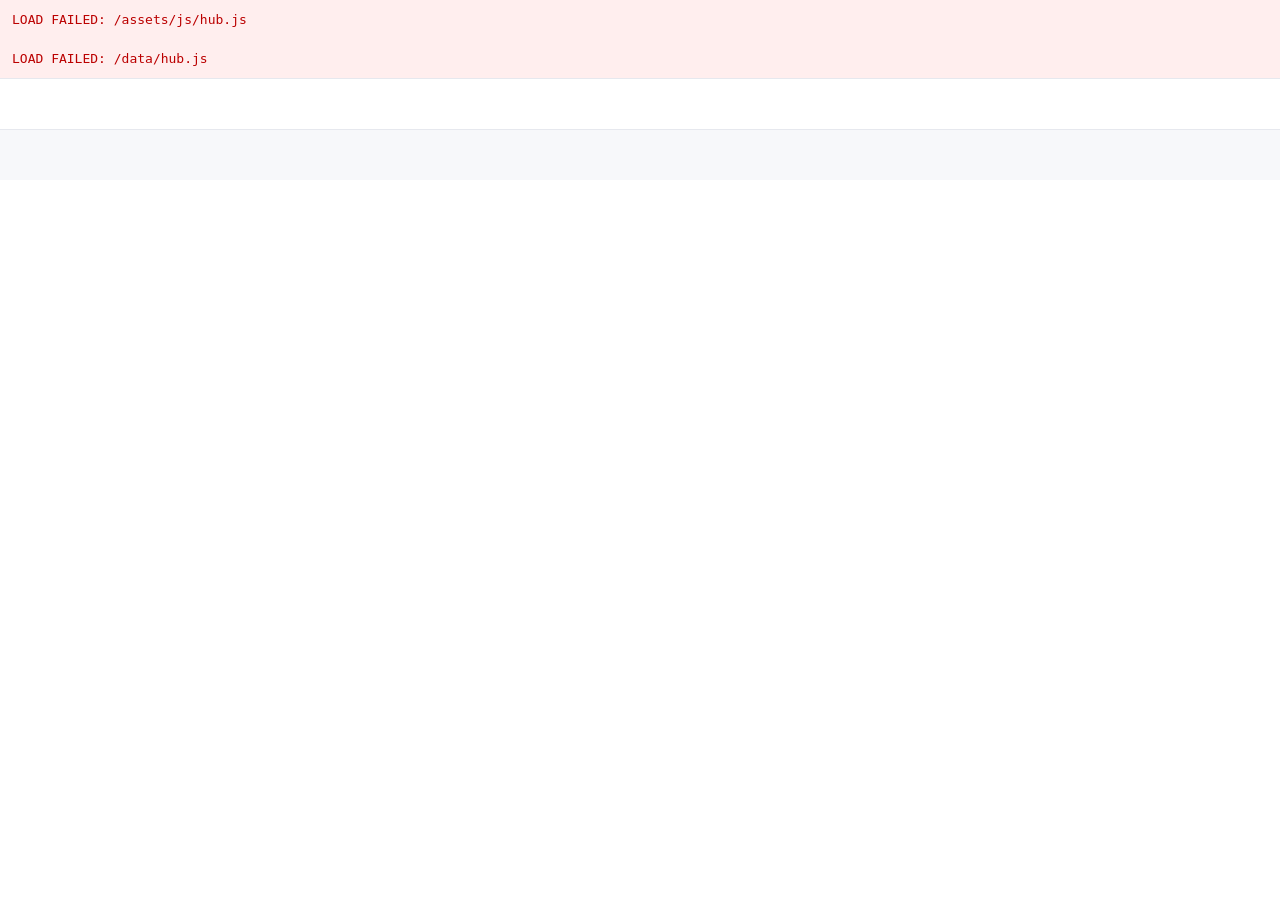
==== hub/index.html @ 3dd2f25e "Add initial HTML structure for Opportunity Hub" ====
<!DOCTYPE html>
<html lang="en">
<head>
<meta charset="UTF-8">
<meta name="viewport" content="width=device-width, initial-scale=1">
<title>Opportunity Hub | Shawon Hasnat Babu</title>
<meta name="description" content="Scholarships, study abroad guides, competitions, free courses, research and skill development resources for students.">
<link rel="preconnect" href="https://fonts.googleapis.com">
<link rel="preconnect" href="https://fonts.gstatic.com" crossorigin>
<link href="https://fonts.googleapis.com/css2?family=Hind+Siliguri:wght@400;600;700&family=Sora:wght@500;700&display=swap" rel="stylesheet">
<link rel="stylesheet" href="/assets/css/style.css">
<link rel="stylesheet" href="/assets/css/hub.css">
</head>
<body>
<script>
function showErr(t){var d=document.createElement("pre");d.style.cssText="position:relative;z-index:9999;margin:0;padding:12px;background:#fee;color:#b00;white-space:pre-wrap;font:13px monospace";d.textContent=t;document.body.insertBefore(d,document.body.firstChild);}
window.onerror=function(m,u,l){showErr("ERROR: "+m+"\n"+(u||"")+" line "+l);};
</script>
<header id="site-header"></header>
<main class="w hb" id="view"></main>
<footer id="site-footer"></footer>
<script src="/data/hub.js" onerror="showErr('LOAD FAILED: /data/hub.js')"></script>
<script src="/assets/js/hub.js" onerror="showErr('LOAD FAILED: /assets/js/hub.js')"></script>
</body>
</html>
---- assets/css/style.css ----
.avatar{height:auto}
:root{--bg:#FFFFFF;--surface:#F7F8FA;--card:#FFFFFF;--ink:#171B26;--muted:#586072;--line:#E6E8EE;--p:#D7263D;--p2:#1F2937;--on:#FFFFFF;--c0:#D7263D;--c1:#C2410C;--c2:#A4161A;--c3:#475569;color-scheme:light}
@media (prefers-color-scheme:dark){:root:not([data-theme="light"]){--bg:#04060C;--surface:#0A0F1C;--card:#0E1526;--ink:#E7EDFB;--muted:#8F9BB8;--line:#1A2542;--p:#3B82F6;--p2:#9DB7E8;--on:#04060C;--c0:#3B82F6;--c1:#38BDF8;--c2:#818CF8;--c3:#94A3B8;color-scheme:dark}}
:root[data-theme="dark"]{--bg:#04060C;--surface:#0A0F1C;--card:#0E1526;--ink:#E7EDFB;--muted:#8F9BB8;--line:#1A2542;--p:#3B82F6;--p2:#9DB7E8;--on:#04060C;--c0:#3B82F6;--c1:#38BDF8;--c2:#818CF8;--c3:#94A3B8;color-scheme:dark}
*{box-sizing:border-box}
html{scroll-behavior:smooth;scroll-padding-top:90px}
body{margin:0;background:var(--bg);color:var(--ink);font-family:"Hind Siliguri","Noto Sans Bengali",system-ui,sans-serif;line-height:1.65;overflow-x:hidden}
h1,h2,h3,.sx{font-family:"Sora","Hind Siliguri",system-ui,sans-serif}
p{margin:0 0 10px;color:var(--muted)}
a{color:var(--p)}
img{max-width:100%}
.w{max-width:960px;margin:0 auto;padding:0 18px}
header{position:sticky;top:0;z-index:40;background:var(--bg);border-bottom:1px solid var(--line)}
.bar{display:flex;justify-content:space-between;align-items:center;gap:10px;padding:10px 0}
.brand{display:flex;align-items:center;gap:10px;font-weight:700;color:var(--ink);text-decoration:none}
.logo{width:34px;height:34px;border-radius:10px;background:var(--p);color:var(--on);display:grid;place-items:center;font-family:"Sora",sans-serif}
.tools{display:flex;gap:8px}
.pills{display:flex;gap:8px;overflow-x:auto;padding:0 0 10px;scrollbar-width:none}
button,.btn{font:inherit;color:var(--ink);background:var(--card);border:1px solid var(--line);border-radius:999px;padding:8px 16px;cursor:pointer;text-decoration:none;display:inline-block;white-space:nowrap}
button:focus-visible,.btn:focus-visible,.card:focus-visible,a:focus-visible{outline:3px solid var(--p);outline-offset:2px}
.pri{background:var(--p);color:var(--on);border-color:transparent;font-weight:600}
.pills button[disabled]{opacity:.55;cursor:default}
.hero{display:grid;gap:22px;padding:28px 0 8px;align-items:center}
.avatar{order:-1;width:100%;max-width:230px;aspect-ratio:3/4;object-fit:cover;object-position:top;border-radius:28px;justify-self:center;border:1px solid var(--line);box-shadow:0 24px 50px -26px rgba(0,0,0,.55);background:var(--surface)}
.hello{margin:0;color:var(--p);font-weight:600}
.hero h1{font-size:clamp(2rem,9vw,3.2rem);line-height:1.12;margin:2px 0 12px;letter-spacing:-.02em}
.tagline{font-size:1.05rem;max-width:52ch}
.cta{display:flex;gap:10px;flex-wrap:wrap;margin-top:16px}
@media (min-width:720px){.hero{grid-template-columns:1.25fr .75fr;gap:40px;padding-top:48px}.avatar{order:0;max-width:300px}}
h2{font-size:1.35rem;margin:46px 0 8px}
.pf{background:var(--surface);border:1px solid var(--line);border-top:5px solid var(--c0);border-radius:20px;padding:18px;margin-top:26px}
.pf h3{margin:0 0 4px;font-size:1.1rem}
.chips{display:flex;flex-wrap:wrap;gap:6px;margin:10px 0 14px}
.chips span{font-size:.82rem;padding:3px 10px;border-radius:999px;background:var(--card);border:1px solid var(--line);color:var(--muted)}
.stage{position:relative;height:330px;perspective:1000px;margin:10px -18px 0;touch-action:pan-y;user-select:none;cursor:grab}
.world{position:absolute;inset:0;transform-style:preserve-3d}
.orbit{position:absolute;left:50%;top:50%;width:340px;height:340px;margin:-170px 0 0 -170px;border:1.5px dashed var(--line);border-radius:50%;transform:rotateX(80deg)}
.nuc{position:absolute;left:50%;top:50%;width:58px;height:58px;margin:-29px 0 0 -29px;border-radius:50%;background:radial-gradient(circle at 35% 30%,var(--p2),var(--p));display:grid;place-items:center;color:var(--on);font:700 1.2rem "Sora",sans-serif;box-shadow:0 0 38px color-mix(in srgb,var(--p) 55%,transparent)}
.card{position:absolute;left:50%;top:50%;width:176px;height:214px;margin:-107px 0 0 -88px;background:var(--card);border:1px solid var(--line);border-radius:20px;overflow:hidden;display:flex;flex-direction:column;box-shadow:0 18px 40px -20px rgba(0,0,0,.5)}
.card i{height:96px;background:linear-gradient(145deg,var(--c),color-mix(in srgb,var(--c) 60%,#000));display:grid;place-items:center;font-style:normal;font-size:2.4rem}
.card div{padding:12px 14px}
.card strong{display:block;font-family:"Sora",sans-serif;font-size:.95rem;line-height:1.25}
.card span{font-size:.84rem;color:var(--muted)}
.ctrl{display:flex;justify-content:center;gap:10px;margin-top:6px}
.panel{margin-top:16px;background:var(--surface);border:1px solid var(--line);border-left:6px solid var(--a);border-radius:18px;padding:16px 18px}
.panel h3{margin:0;font-size:1.1rem}
.panel ul{margin:8px 0 0;padding-left:20px;color:var(--muted)}
.tag{display:inline-block;font-size:.8rem;padding:2px 10px;border-radius:999px;background:var(--a);color:var(--on);margin:8px 6px 0 0}
.go{margin-top:12px;background:var(--a);color:var(--on);border-color:transparent;font-weight:600}
footer{margin-top:50px;border-top:1px solid var(--line);background:var(--surface);padding:22px 0 28px;color:var(--muted);font-size:.92rem}
@media (prefers-reduced-motion:reduce){html{scroll-behavior:auto}}
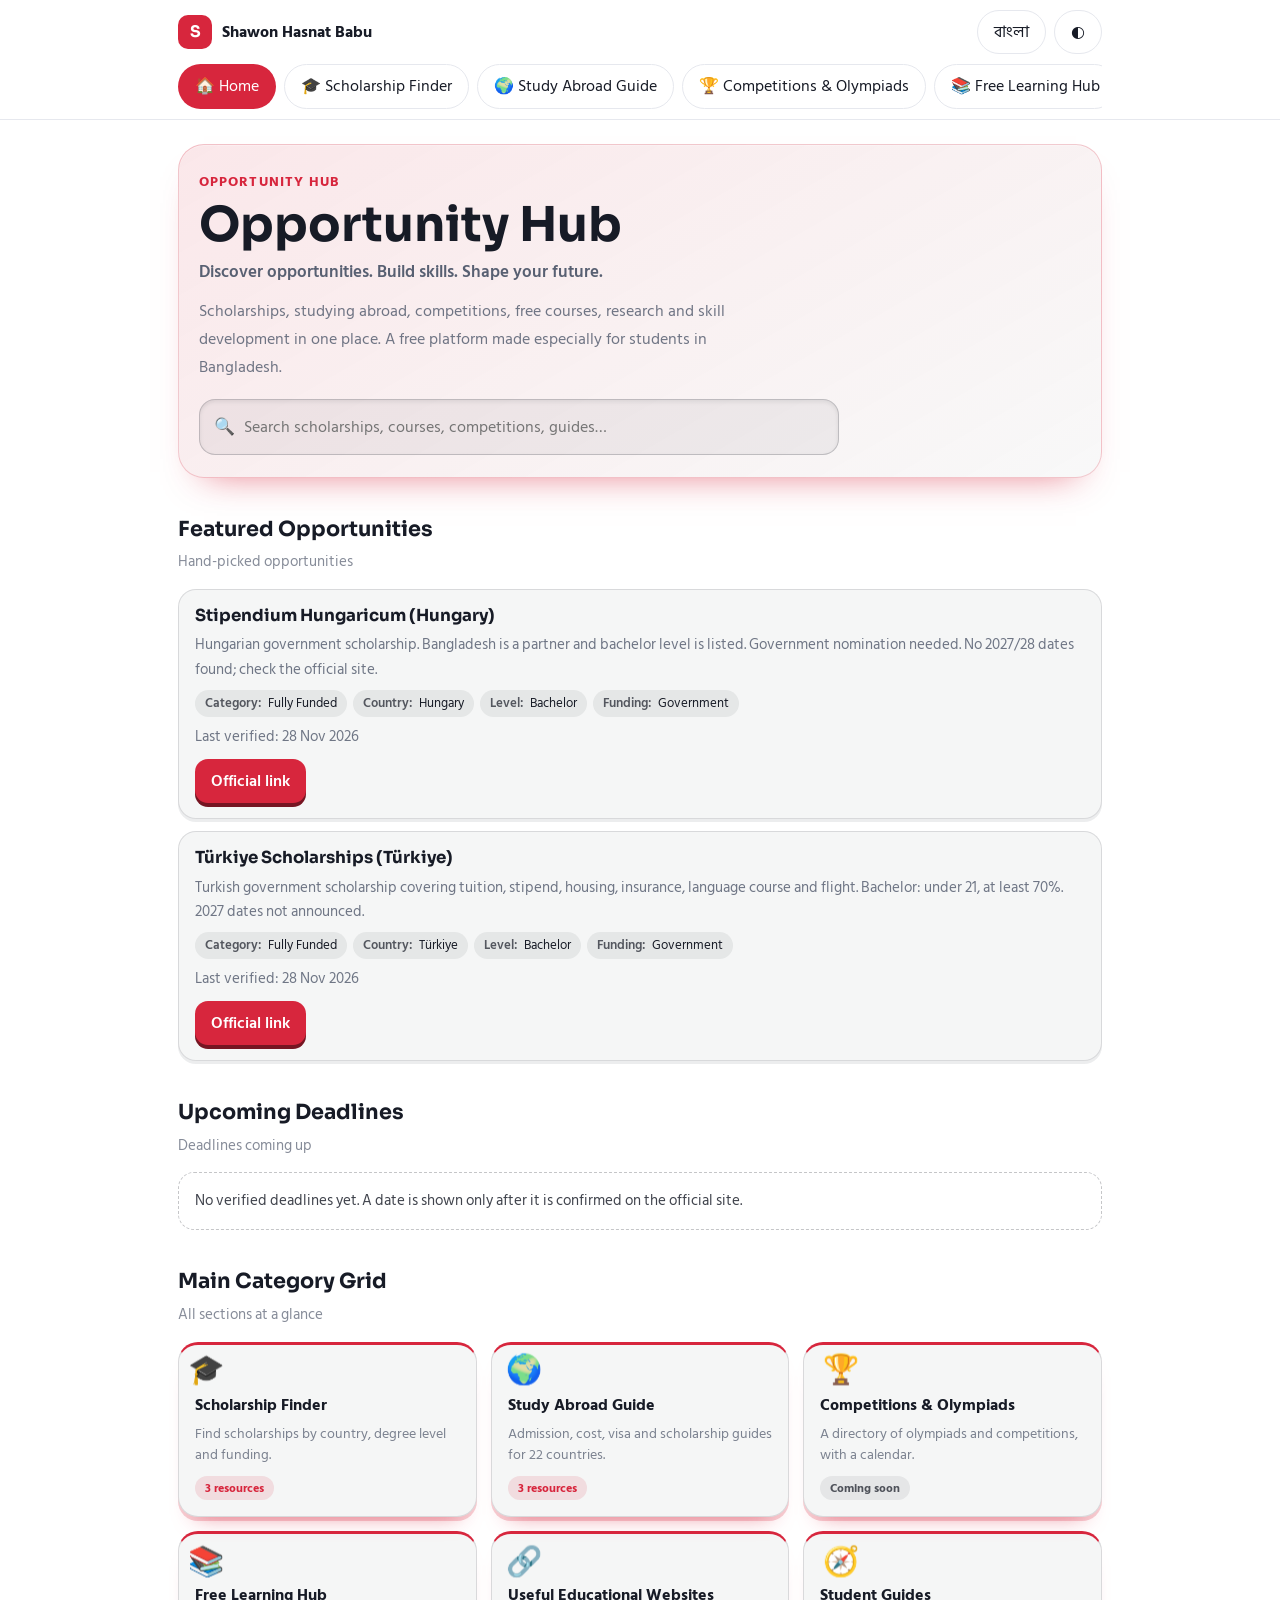
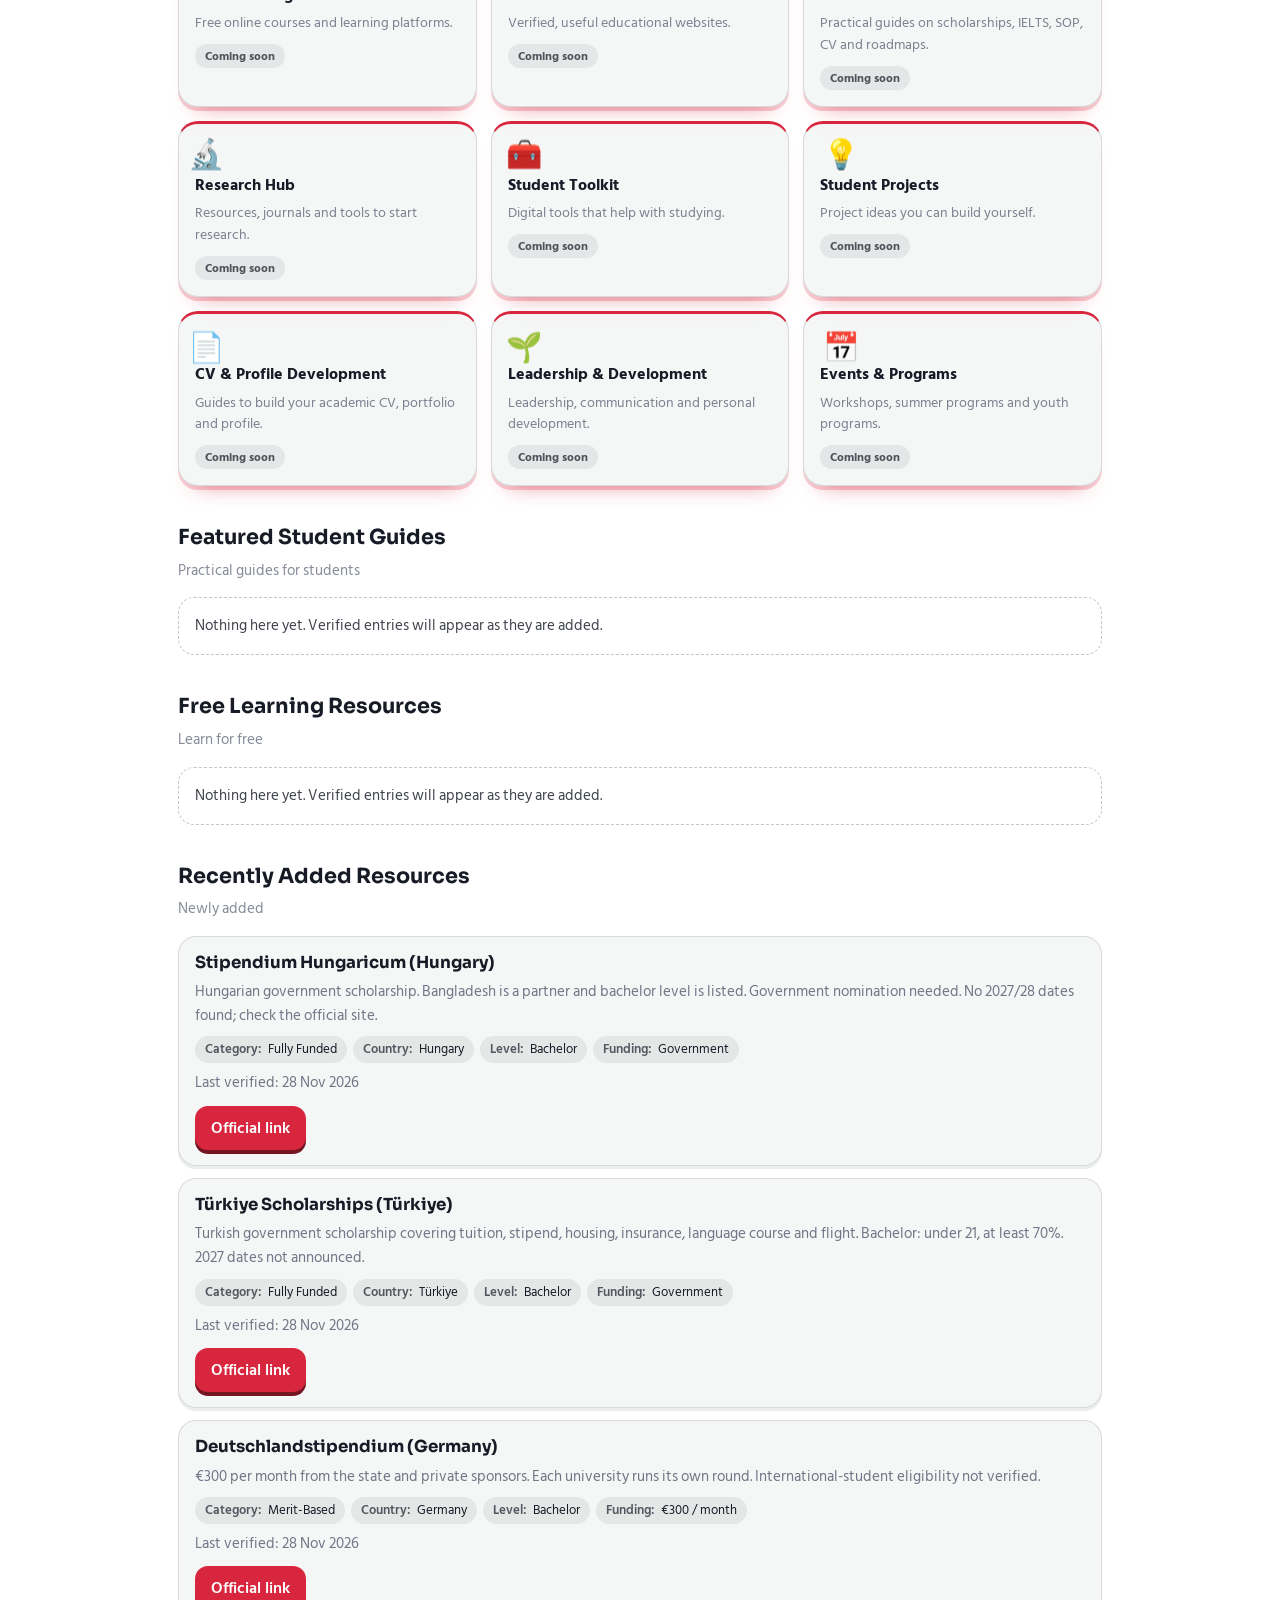
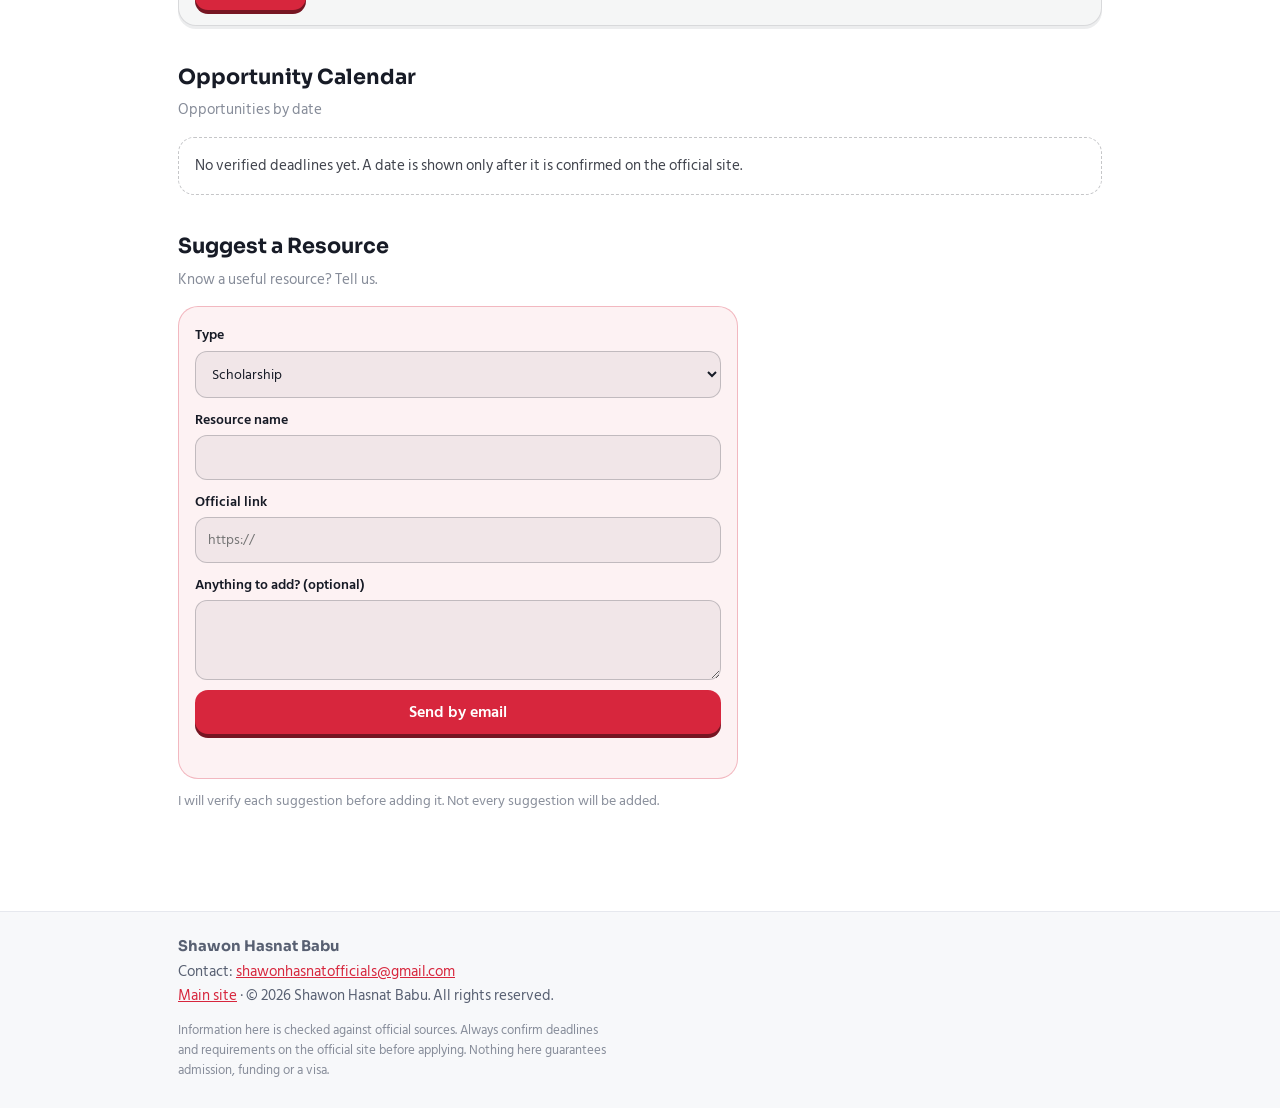
==== commit 7181b713: "Add countries.js script to index.html" ====
--- a/hub/index.html
+++ b/hub/index.html
@@ -20,6 +20,7 @@
 <main class="w hb" id="view"></main>
 <footer id="site-footer"></footer>
 <script src="/data/hub.js" onerror="showErr('LOAD FAILED: /data/hub.js')"></script>
+  <script src="/data/countries.js" onerror="showErr('LOAD FAILED: /data/countries.js')"></script>
 <script src="/assets/js/hub.js" onerror="showErr('LOAD FAILED: /assets/js/hub.js')"></script>
 </body>
 </html>
--- a/assets/css/hub.css
+++ b/assets/css/hub.css
@@ -0,0 +1,115 @@
+/* Opportunity Hub-এর স্টাইল। style.css-এর পরে লোড হবে।
+   ডিজাইন: সাদা/হালকা ধূসর, বার্গান্ডি অ্যাকসেন্ট, গোলাকার কার্ড, পরিমিত অ্যানিমেশন। ডার্ক/লাইট দুই মোডেই কাজ করে। */
+.hb { --ac: var(--c0, #d6243a); }
+.hb-page { padding-top: 10px; padding-bottom: 48px; }
+.pills .hb-on { background: var(--c0, #d6243a); color: #fff; border-color: transparent; }
+
+/* ---------- Hero ---------- */
+.hb-hero { margin: 14px 0 6px; padding: 26px 20px 22px; border-radius: 26px;
+  border: 1px solid color-mix(in srgb, var(--ac) 22%, transparent);
+  background: linear-gradient(150deg, color-mix(in srgb, var(--ac) 11%, transparent), color-mix(in srgb, currentColor 3%, transparent));
+  box-shadow: inset 0 1px 0 rgba(255, 255, 255, .25), 0 20px 36px -26px color-mix(in srgb, var(--ac) 70%, transparent); }
+.hb-kicker { margin: 0 0 6px; font-size: .85em; font-weight: 700; letter-spacing: .08em; text-transform: uppercase; color: var(--ac); }
+.hb-hero h1 { margin: 0 0 8px; font-size: clamp(2rem, 7vw, 3rem); line-height: 1.1; }
+.hb-slogan { margin: 0 0 10px; font-size: 1.08em; font-weight: 600; }
+.hb-intro { margin: 0 0 18px; line-height: 1.75; max-width: 62ch; opacity: .85; }
+
+/* ---------- সার্চ ---------- */
+.hb-search { position: relative; max-width: 640px; }
+.hb-search input { width: 100%; box-sizing: border-box; font: inherit; color: inherit; padding: 14px 16px 14px 44px; border-radius: 16px;
+  border: 1px solid color-mix(in srgb, currentColor 22%, transparent);
+  background: color-mix(in srgb, currentColor 5%, transparent); box-shadow: inset 0 2px 4px rgba(0, 0, 0, .08); }
+.hb-search input:focus { outline: 2px solid var(--ac); outline-offset: 1px; }
+.hb-search::before { content: "🔍"; position: absolute; left: 15px; top: 50%; transform: translateY(-50%); font-size: 1.05em; pointer-events: none; }
+.hb-results { margin: 12px 0 0; padding: 0; list-style: none; display: grid; gap: 8px; max-width: 640px; }
+.hb-results li a { display: block; padding: 10px 14px; border-radius: 14px; text-decoration: none; color: inherit;
+  border: 1px solid color-mix(in srgb, currentColor 14%, transparent); background: color-mix(in srgb, currentColor 4%, transparent); }
+.hb-results li a:hover { border-color: var(--ac); }
+.hb-results small { display: block; opacity: .7; margin-top: 2px; }
+.hb-noresult { margin: 12px 0 0; opacity: .75; }
+
+/* ---------- সেকশন ব্লক ---------- */
+.hb-sec { margin: 34px 0 0; }
+.hb-sec > h2 { margin: 0 0 4px; font-size: 1.3em; }
+.hb-sec > .hb-sub { margin: 0 0 14px; opacity: .72; font-size: .94em; }
+.hb-empty { padding: 16px; border-radius: 16px; font-size: .94em; line-height: 1.6; opacity: .82;
+  border: 1px dashed color-mix(in srgb, currentColor 30%, transparent); }
+
+/* ---------- ক্যাটাগরি গ্রিড ---------- */
+.hb-grid { display: grid; gap: 14px; grid-template-columns: repeat(auto-fill, minmax(230px, 1fr)); perspective: 900px; }
+.hb-cat { --rx: 0deg; --ry: 0deg; display: flex; flex-direction: column; gap: 6px; padding: 16px; border-radius: 20px; text-decoration: none; color: inherit;
+  border: 1px solid color-mix(in srgb, currentColor 13%, transparent);
+  background: color-mix(in srgb, currentColor 4%, transparent);
+  border-top: 3px solid var(--ac);
+  box-shadow: 0 4px 0 color-mix(in srgb, var(--ac) 22%, transparent), 0 16px 22px -18px color-mix(in srgb, var(--ac) 60%, transparent);
+  transform: rotateX(var(--rx)) rotateY(var(--ry)); transition: transform .15s ease-out, box-shadow .15s; transform-style: preserve-3d; }
+.hb-cat:hover { box-shadow: 0 4px 0 color-mix(in srgb, var(--ac) 40%, transparent), 0 20px 26px -16px color-mix(in srgb, var(--ac) 70%, transparent); }
+.hb-cat i { font-style: normal; font-size: 1.8em; line-height: 1; transform: translateZ(14px); }
+.hb-cat strong { font-size: 1.02em; line-height: 1.3; }
+.hb-cat p { margin: 0; font-size: .88em; line-height: 1.55; opacity: .78; }
+.hb-badge { align-self: flex-start; margin-top: 4px; padding: 2px 10px; border-radius: 999px; font-size: .76em; font-weight: 700;
+  color: var(--ac); background: color-mix(in srgb, var(--ac) 12%, transparent); }
+.hb-badge.soon { color: inherit; background: color-mix(in srgb, currentColor 9%, transparent); opacity: .75; }
+
+/* ---------- আইটেম কার্ড ---------- */
+.hb-list { display: grid; gap: 12px; }
+.hb-item { padding: 15px 16px; border-radius: 18px;
+  border: 1px solid color-mix(in srgb, currentColor 13%, transparent); background: color-mix(in srgb, currentColor 4%, transparent);
+  box-shadow: 0 3px 0 color-mix(in srgb, currentColor 8%, transparent); }
+.hb-item h3 { margin: 0 0 6px; font-size: 1.04em; line-height: 1.35; }
+.hb-item p { margin: 0 0 8px; font-size: .94em; line-height: 1.6; opacity: .85; }
+.hb-meta { margin: 0 0 8px; padding: 0; list-style: none; display: flex; flex-wrap: wrap; gap: 6px; }
+.hb-meta li { padding: 3px 10px; border-radius: 999px; font-size: .8em; background: color-mix(in srgb, currentColor 7%, transparent); }
+.hb-meta b { font-weight: 600; opacity: .7; margin-right: 4px; }
+.hb-dl { margin: 0 0 6px; font-size: .88em; font-weight: 600; color: var(--ac); }
+.hb-ver { font-size: .78em; opacity: .62; }
+.hb-actions { display: flex; flex-wrap: wrap; gap: 10px; margin-top: 10px; }
+
+/* ---------- বাটন, চিপ ---------- */
+.hb-btn { display: inline-block; text-decoration: none; cursor: pointer; border: 0; font: inherit; font-weight: 600; padding: 9px 16px; border-radius: 13px; color: inherit;
+  background: color-mix(in srgb, currentColor 10%, transparent); box-shadow: 0 4px 0 color-mix(in srgb, currentColor 20%, transparent);
+  transition: transform .08s, box-shadow .08s; }
+.hb-btn:active { transform: translateY(3px); box-shadow: 0 1px 0 color-mix(in srgb, currentColor 20%, transparent); }
+.hb-btn.pri { color: #fff; background: var(--ac); box-shadow: 0 4px 0 color-mix(in srgb, var(--ac) 55%, #000 45%); }
+.hb-btn.pri:active { box-shadow: 0 1px 0 color-mix(in srgb, var(--ac) 55%, #000 45%); }
+.hb-chips { display: flex; flex-wrap: wrap; gap: 8px; margin: 0 0 16px; padding: 0; list-style: none; }
+.hb-chip { padding: 6px 13px; border-radius: 999px; font: inherit; font-size: .88em; color: inherit; cursor: default;
+  border: 1px solid color-mix(in srgb, currentColor 18%, transparent); background: transparent; }
+button.hb-chip { cursor: pointer; }
+button.hb-chip.on { color: #fff; background: var(--ac); border-color: transparent; }
+
+/* ---------- সেকশন পেজ ---------- */
+.hb-back { display: inline-block; margin: 4px 0 10px; color: var(--ac); text-decoration: none; font-weight: 600; }
+.hb-page h1 { margin: 0 0 6px; }
+.hb-lead { margin: 0 0 18px; line-height: 1.7; max-width: 62ch; opacity: .85; }
+.hb-plan { margin: 0 0 14px; padding-left: 22px; line-height: 1.8; }
+
+/* ---------- ক্যালেন্ডার ---------- */
+.hb-cal h3 { margin: 14px 0 6px; font-size: 1em; color: var(--ac); }
+.hb-cal ul { margin: 0; padding: 0; list-style: none; display: grid; gap: 6px; }
+.hb-cal li { display: flex; gap: 12px; padding: 9px 12px; border-radius: 12px; background: color-mix(in srgb, currentColor 4%, transparent); }
+.hb-cal li b { flex: none; min-width: 3.4ch; text-align: center; color: var(--ac); }
+
+/* ---------- Suggest ফর্ম ---------- */
+.hb-form { display: grid; gap: 10px; max-width: 560px; padding: 16px; border-radius: 20px;
+  border: 1px solid color-mix(in srgb, var(--ac) 28%, transparent); background: color-mix(in srgb, var(--ac) 6%, transparent); }
+.hb-form label { display: grid; gap: 4px; font-size: .88em; font-weight: 600; }
+.hb-form input, .hb-form select, .hb-form textarea { font: inherit; font-weight: 400; color: inherit; padding: 10px 12px; border-radius: 12px; box-sizing: border-box; width: 100%;
+  border: 1px solid color-mix(in srgb, currentColor 22%, transparent); background: color-mix(in srgb, currentColor 5%, transparent); }
+.hb-form option { color: #111; background: #fff; }
+.hb-form input:focus, .hb-form select:focus, .hb-form textarea:focus { outline: 2px solid var(--ac); outline-offset: 1px; }
+.hb-form textarea { min-height: 80px; resize: vertical; }
+.hb-msg { min-height: 1.3em; font-size: .88em; color: var(--ac); }
+.hb-note { margin: 12px 0 0; font-size: .85em; line-height: 1.6; opacity: .7; max-width: 62ch; }
+
+@media (prefers-reduced-motion: reduce) { .hb-cat, .hb-btn { transition: none; } }
+
+/* ---------- দেশের পেজ ---------- */
+.hb-acc { margin: 0 0 10px; padding: 0 16px; border-radius: 16px; border: 1px solid color-mix(in srgb, currentColor 13%, transparent); background: color-mix(in srgb, currentColor 4%, transparent); }
+.hb-acc summary { cursor: pointer; padding: 14px 0; font-weight: 700; list-style: none; }
+.hb-acc summary::-webkit-details-marker { display: none; }
+.hb-acc summary::after { content: "+"; float: right; color: var(--ac); font-weight: 700; }
+.hb-acc[open] summary::after { content: "−"; }
+.hb-acc p { margin: 0 0 10px; line-height: 1.7; font-size: .94em; opacity: .9; }
+.hb-accx { padding: 4px 0 14px; }
+.hb-sub2 { margin: 22px 0 10px; font-size: 1.1em; }
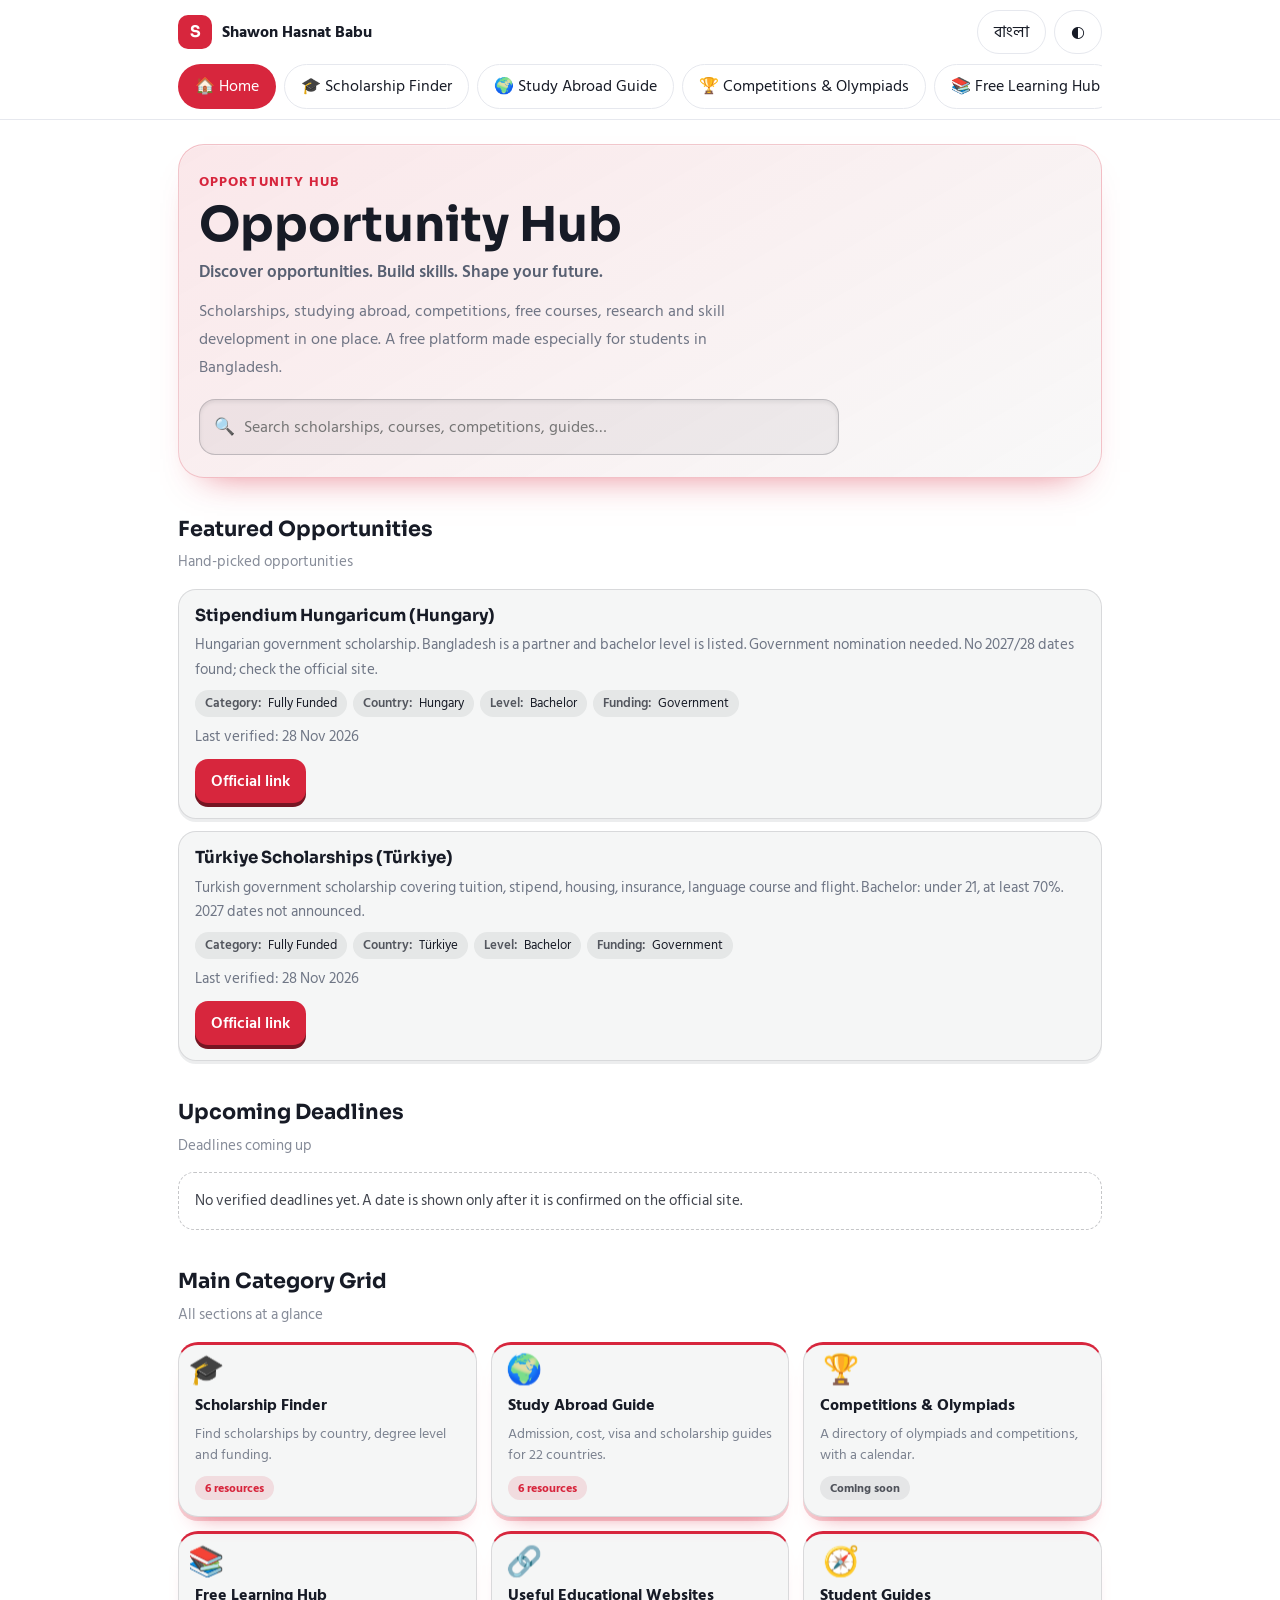
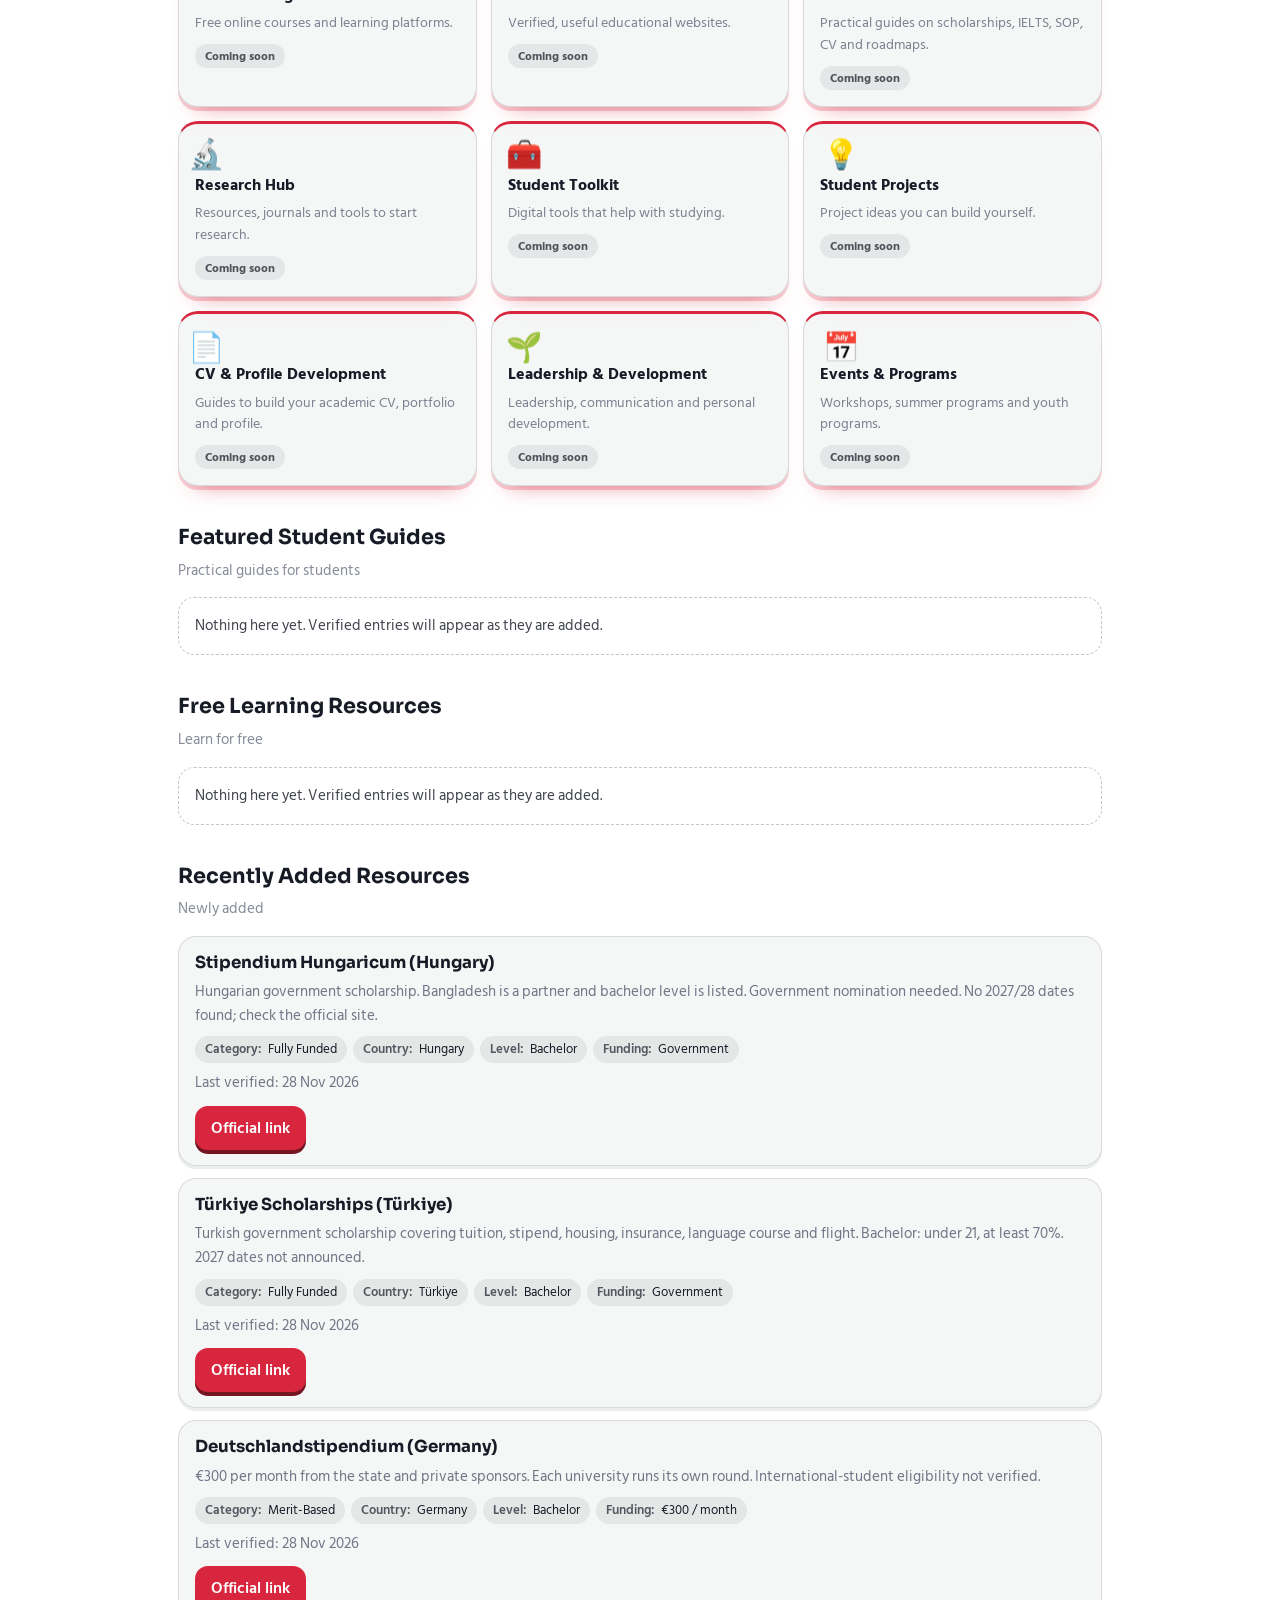
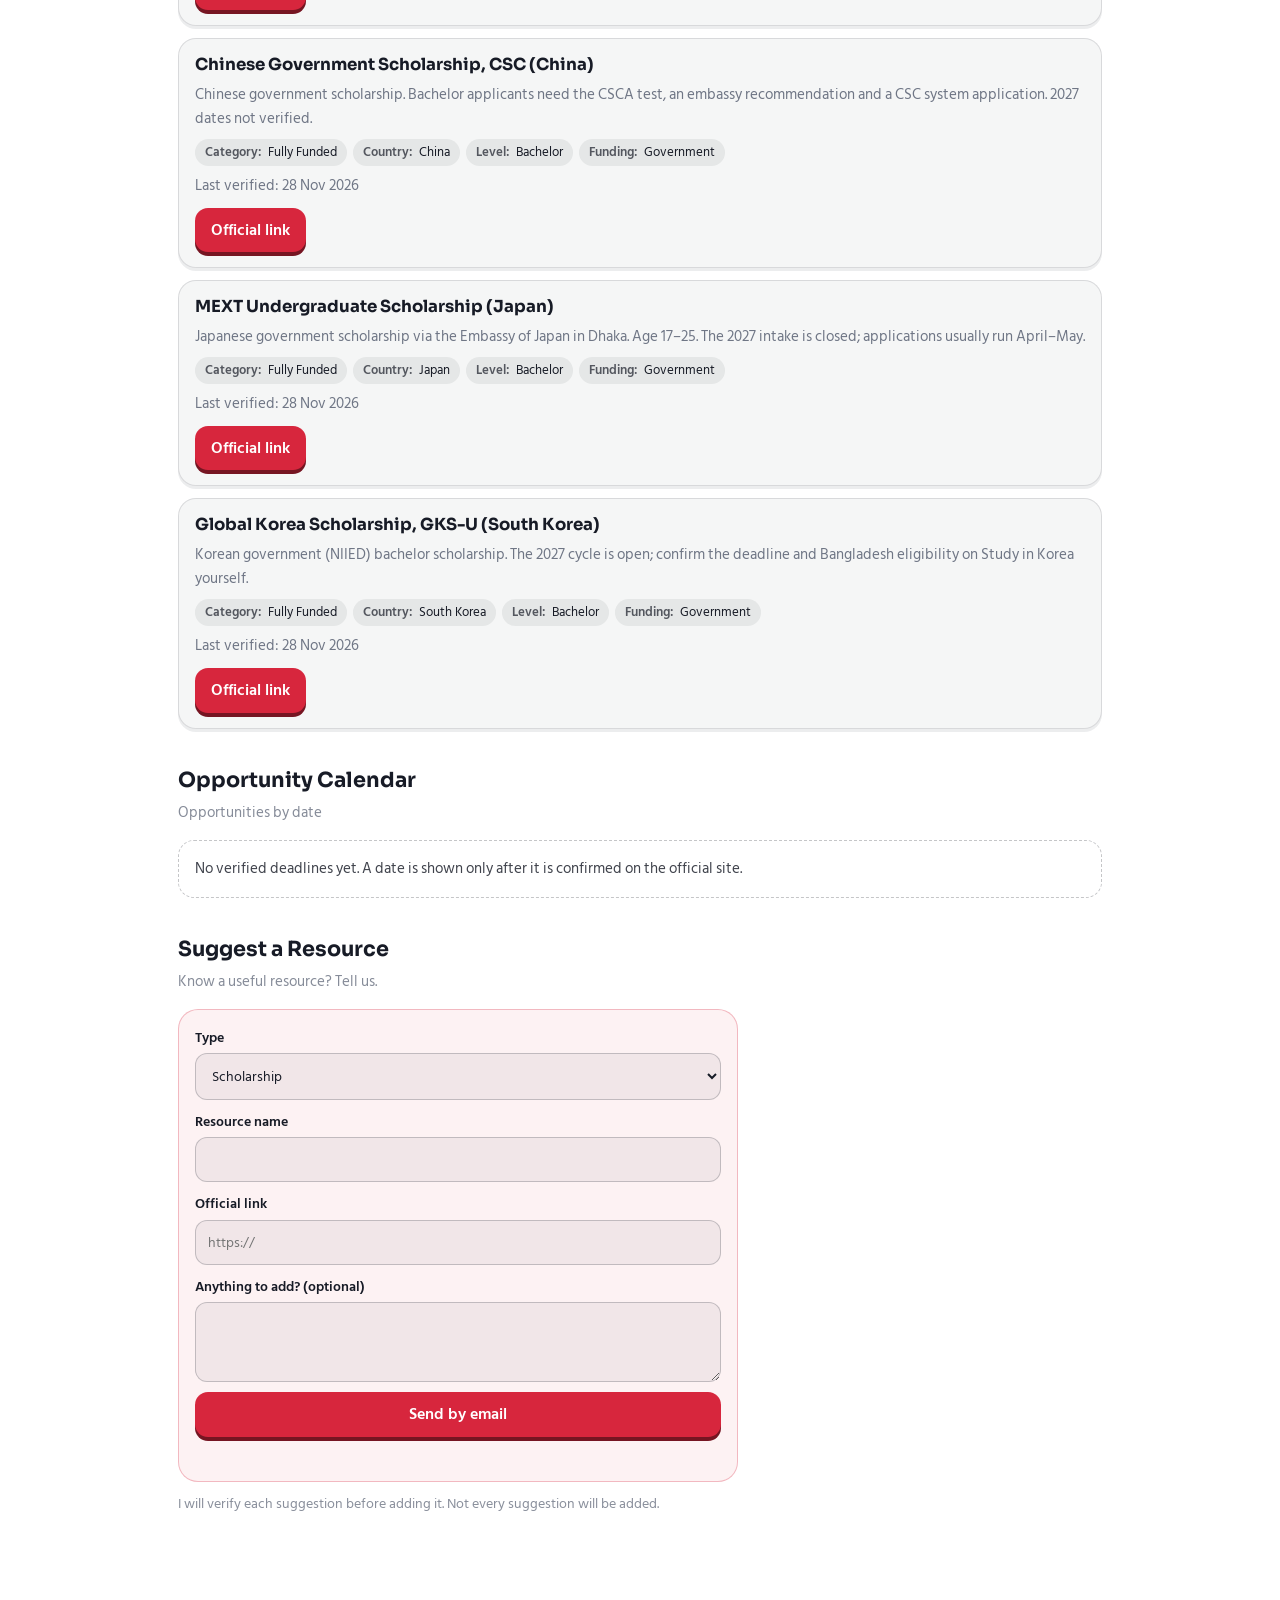
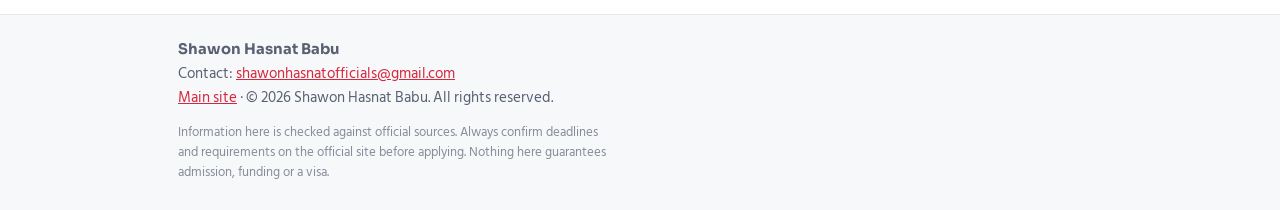
==== commit 323157a5: "Add countries2.js script to index.html" ====
--- a/hub/index.html
+++ b/hub/index.html
@@ -21,6 +21,7 @@
 <footer id="site-footer"></footer>
 <script src="/data/hub.js" onerror="showErr('LOAD FAILED: /data/hub.js')"></script>
   <script src="/data/countries.js" onerror="showErr('LOAD FAILED: /data/countries.js')"></script>
+  <script src="/data/countries2.js" onerror="showErr('LOAD FAILED: /data/countries2.js')"></script>
 <script src="/assets/js/hub.js" onerror="showErr('LOAD FAILED: /assets/js/hub.js')"></script>
 </body>
 </html>
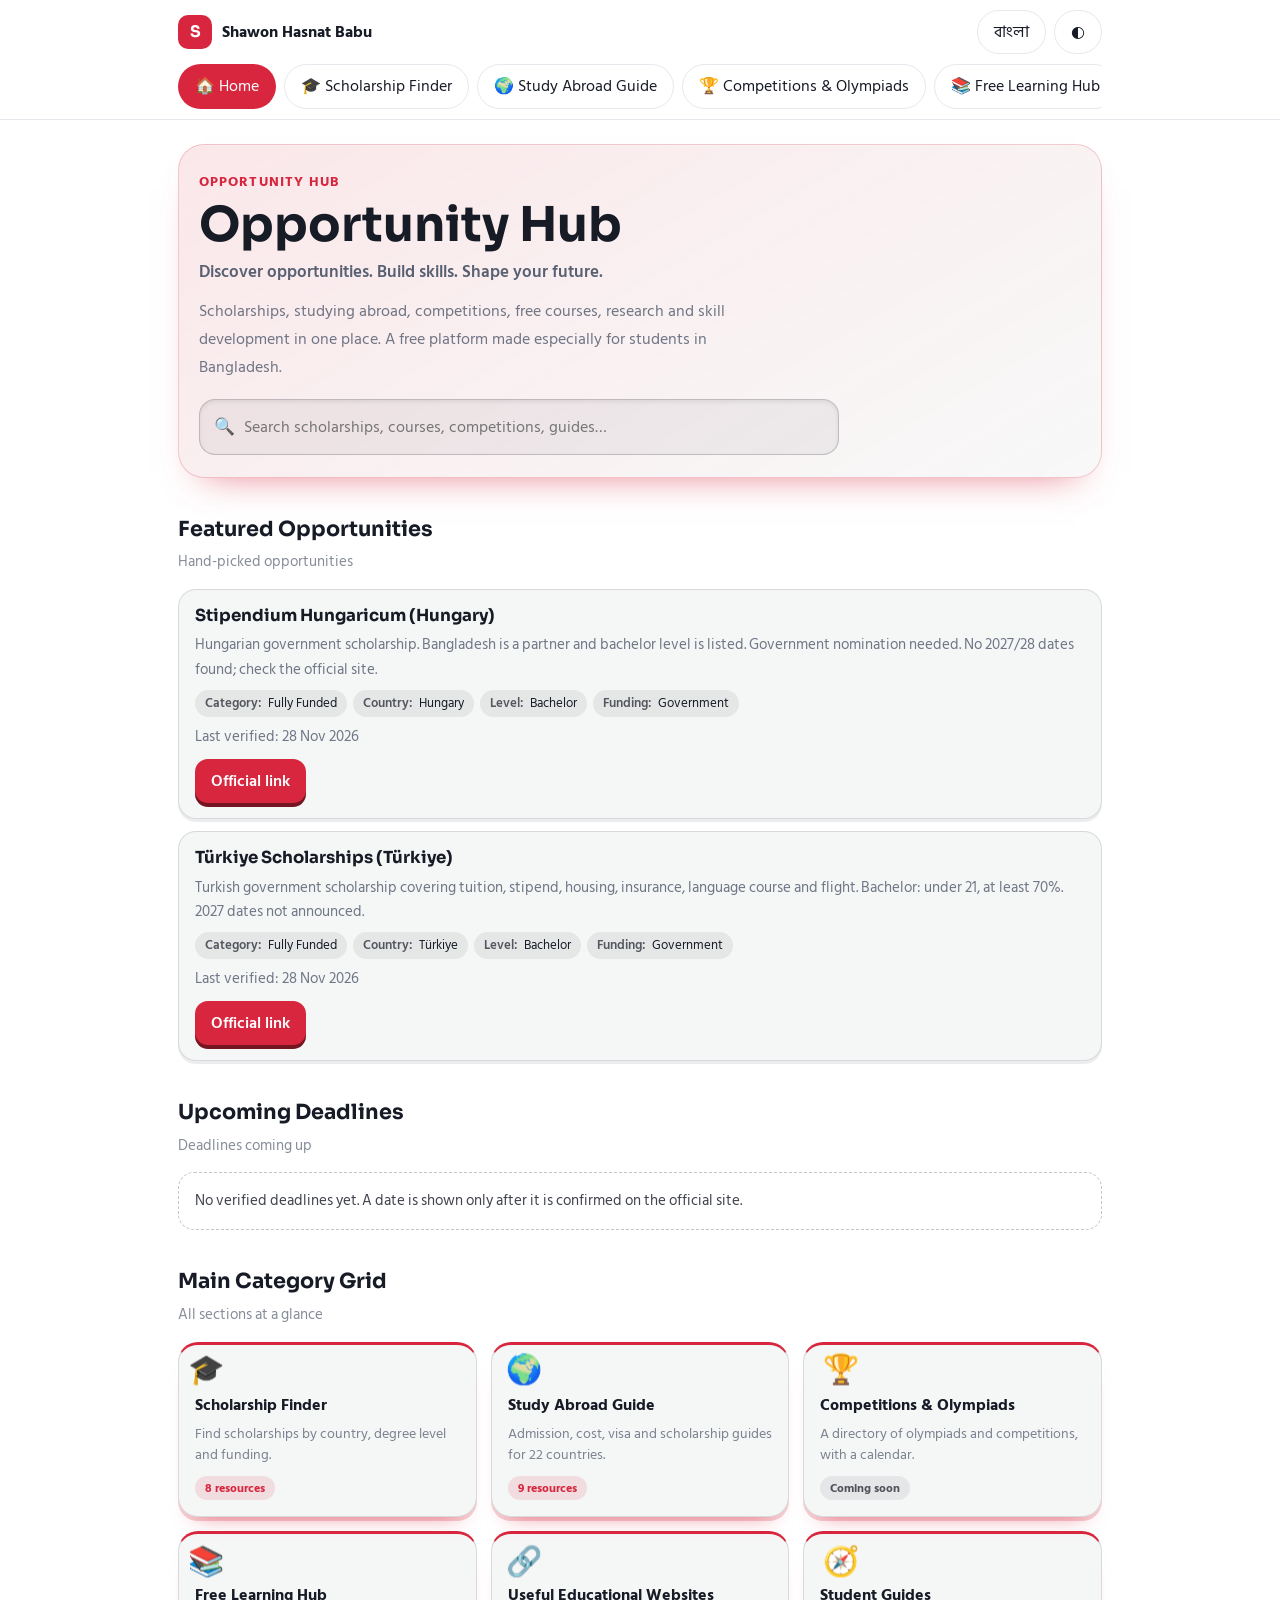
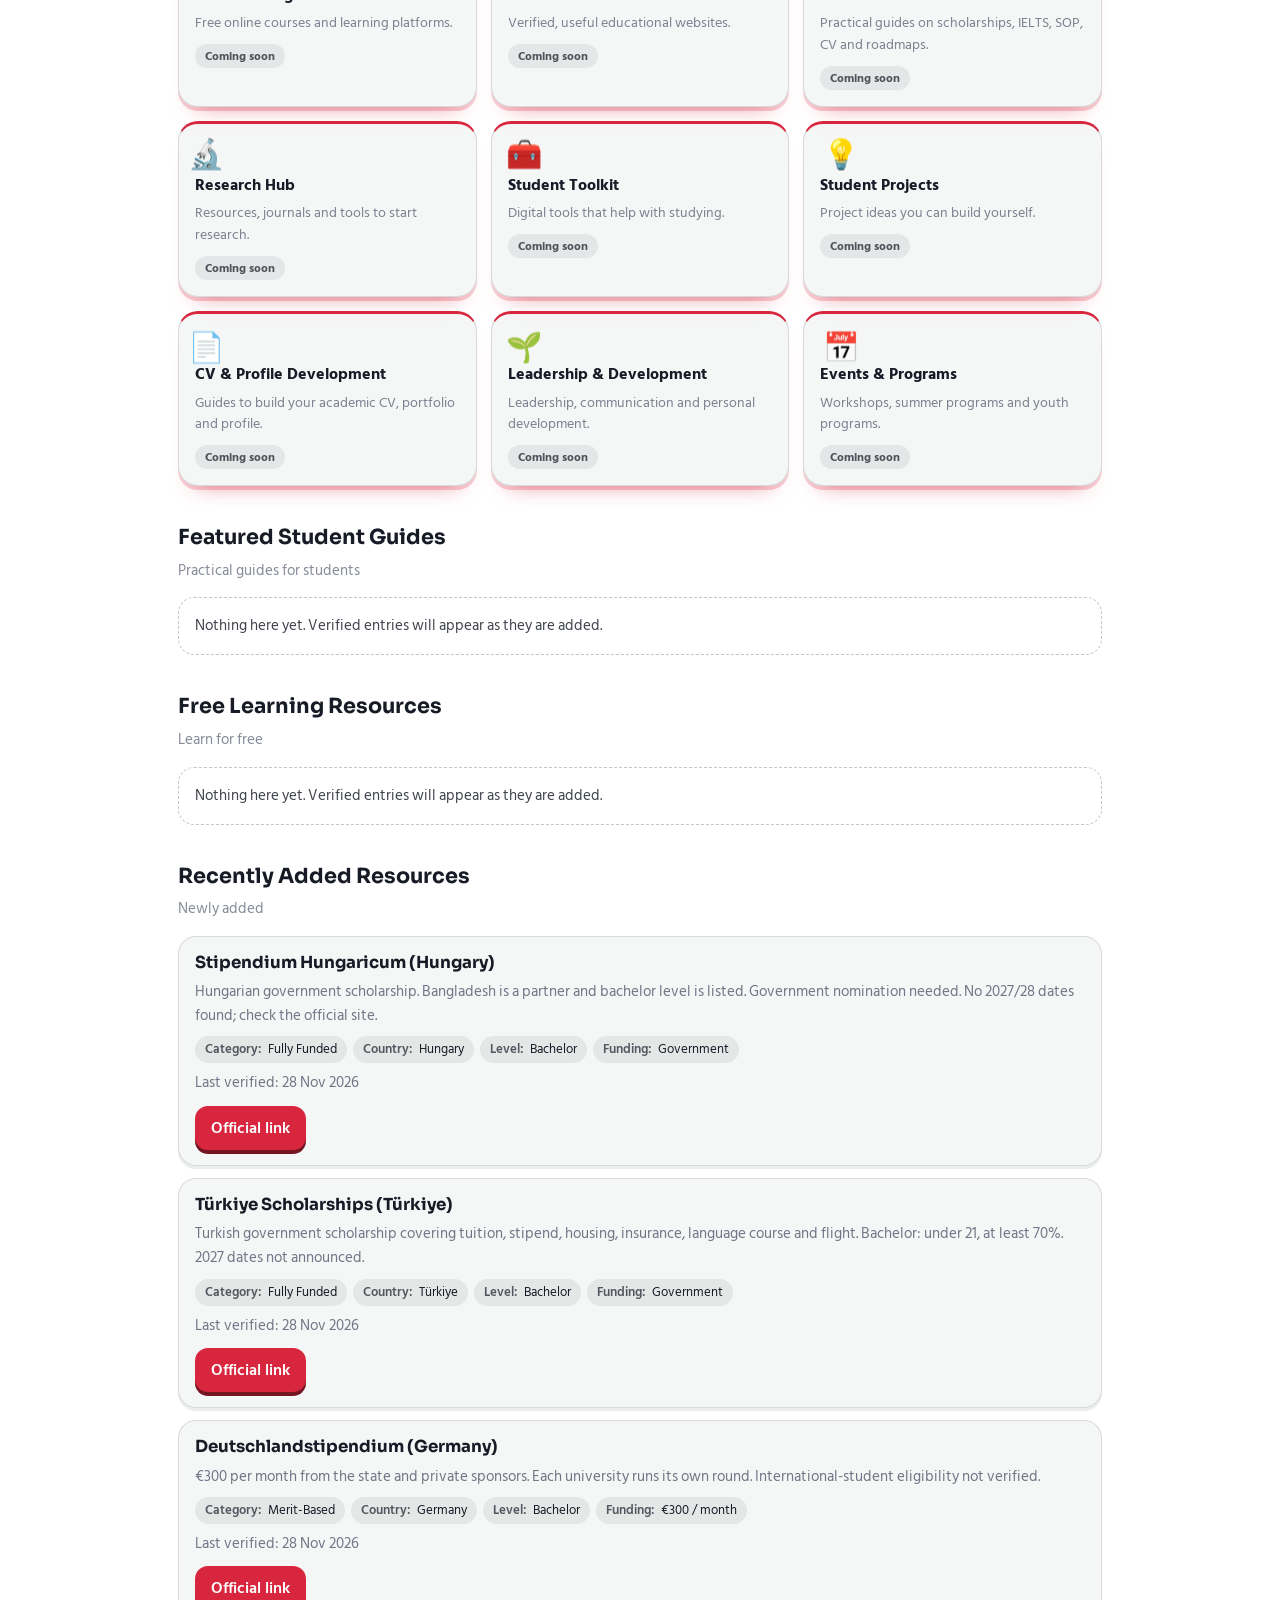
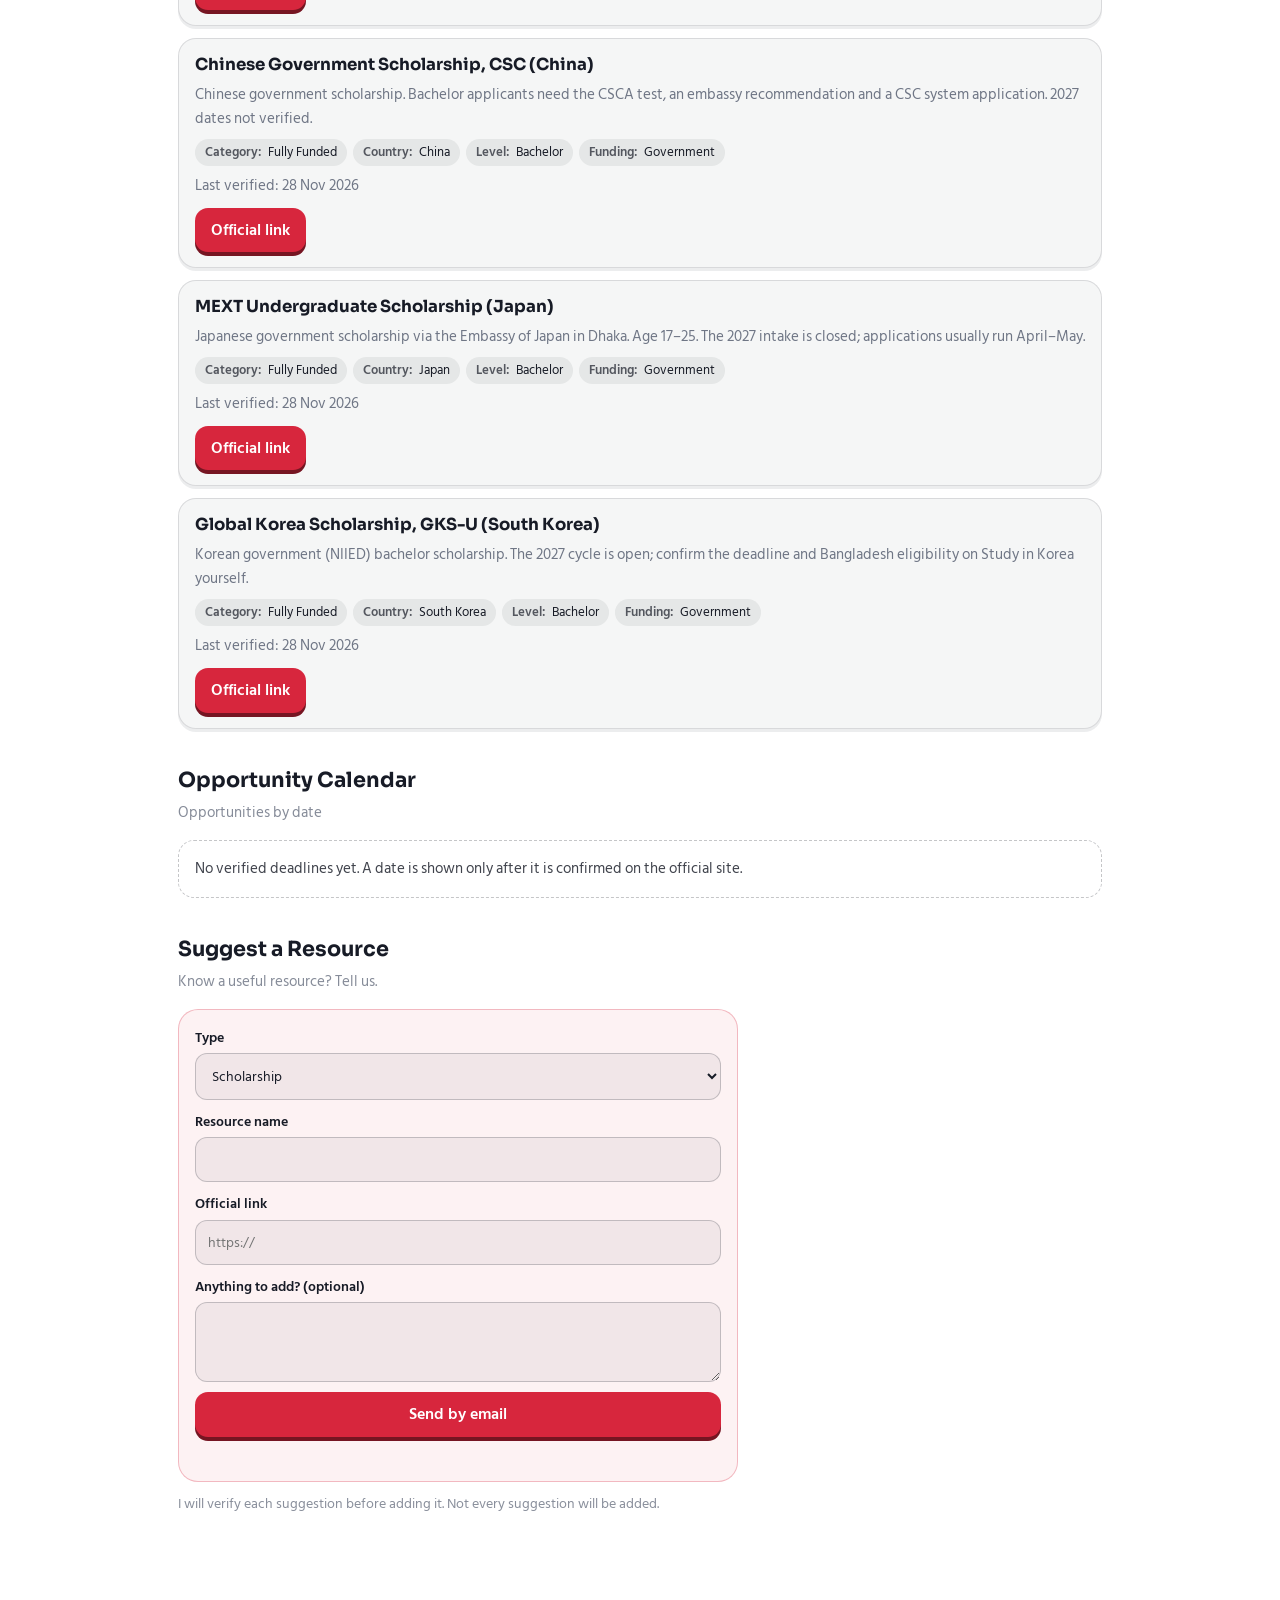
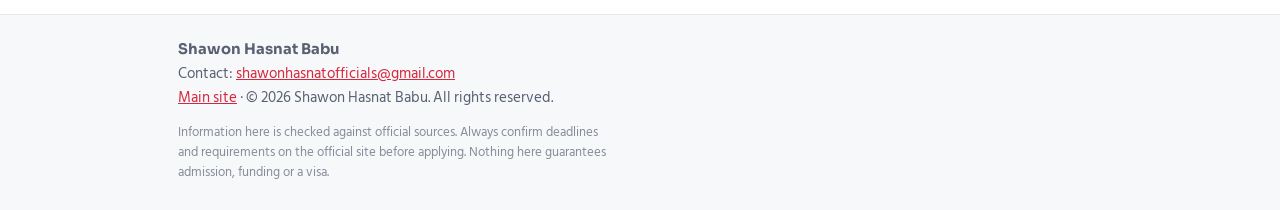
==== commit dc319b04: "Add countries3.js script to index.html" ====
--- a/hub/index.html
+++ b/hub/index.html
@@ -22,6 +22,7 @@
 <script src="/data/hub.js" onerror="showErr('LOAD FAILED: /data/hub.js')"></script>
   <script src="/data/countries.js" onerror="showErr('LOAD FAILED: /data/countries.js')"></script>
   <script src="/data/countries2.js" onerror="showErr('LOAD FAILED: /data/countries2.js')"></script>
+  <script src="/data/countries3.js" onerror="showErr('LOAD FAILED: /data/countries3.js')"></script>
 <script src="/assets/js/hub.js" onerror="showErr('LOAD FAILED: /assets/js/hub.js')"></script>
 </body>
 </html>
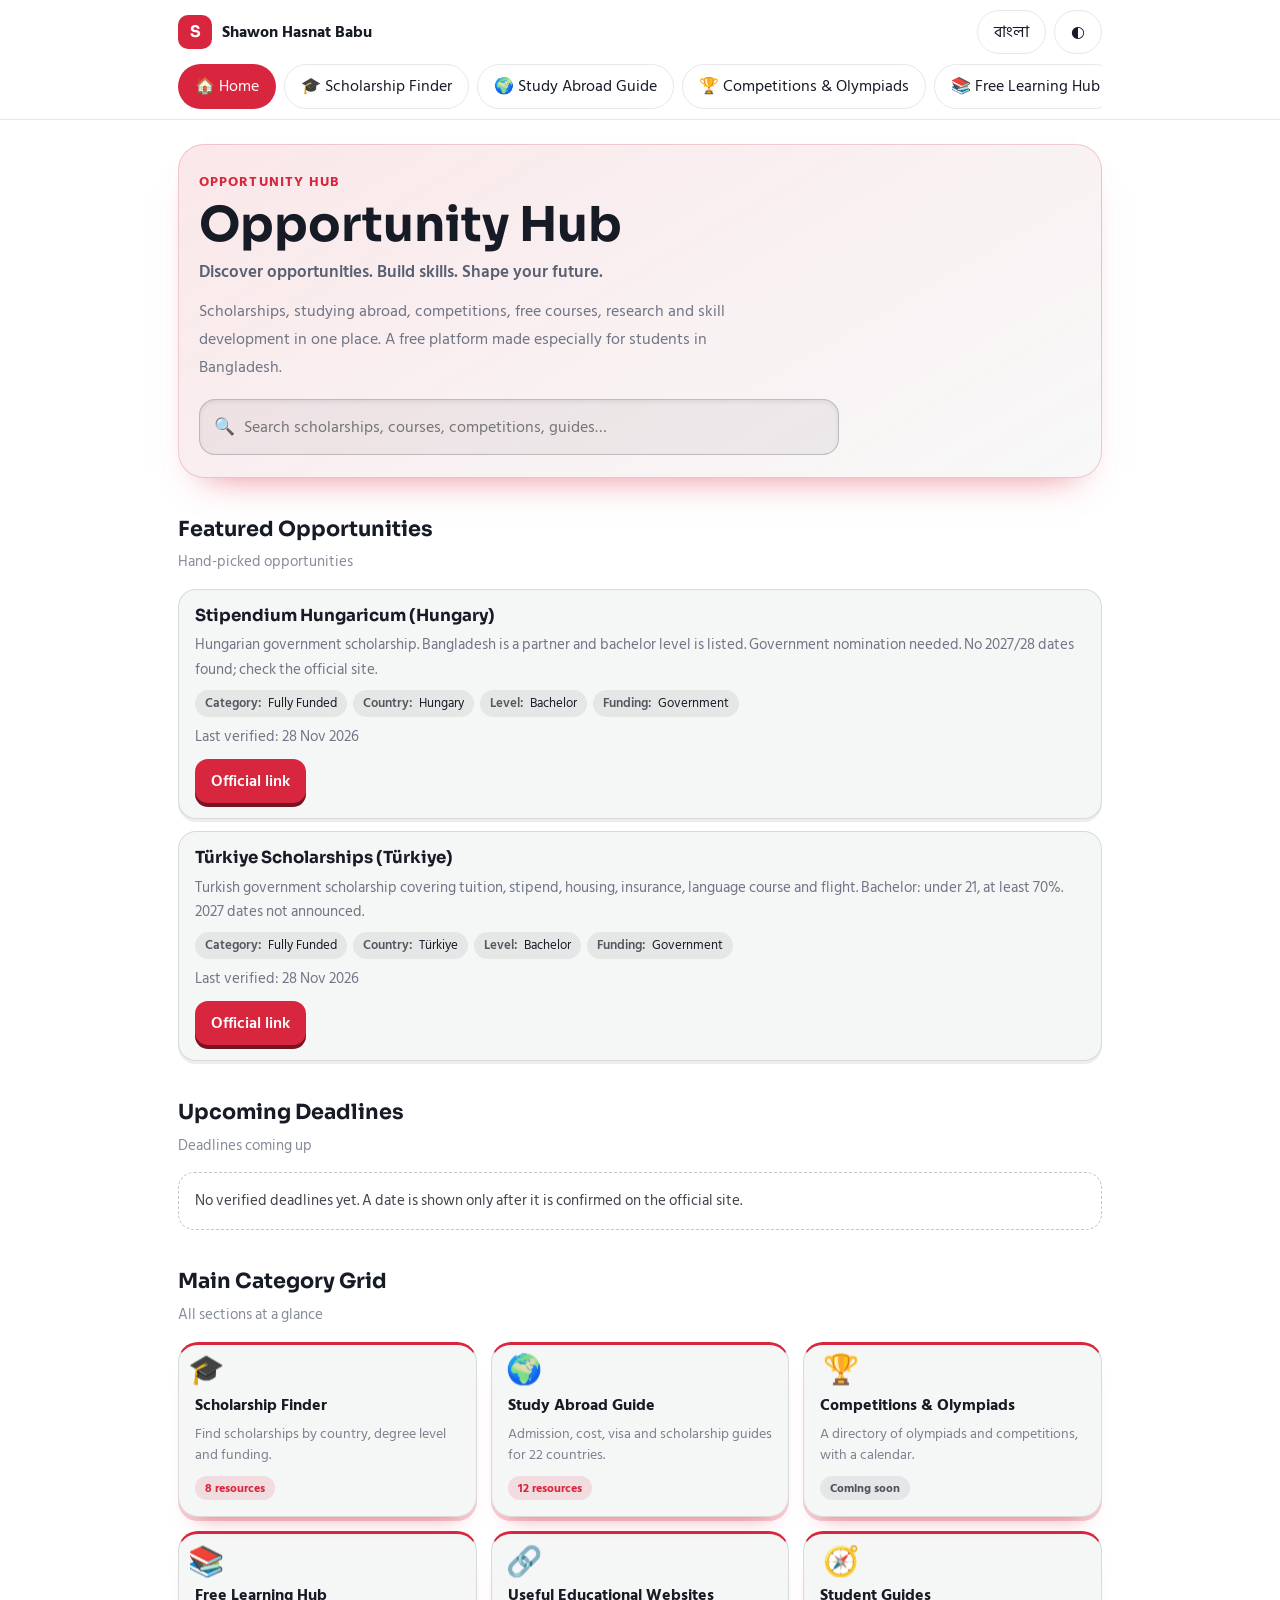
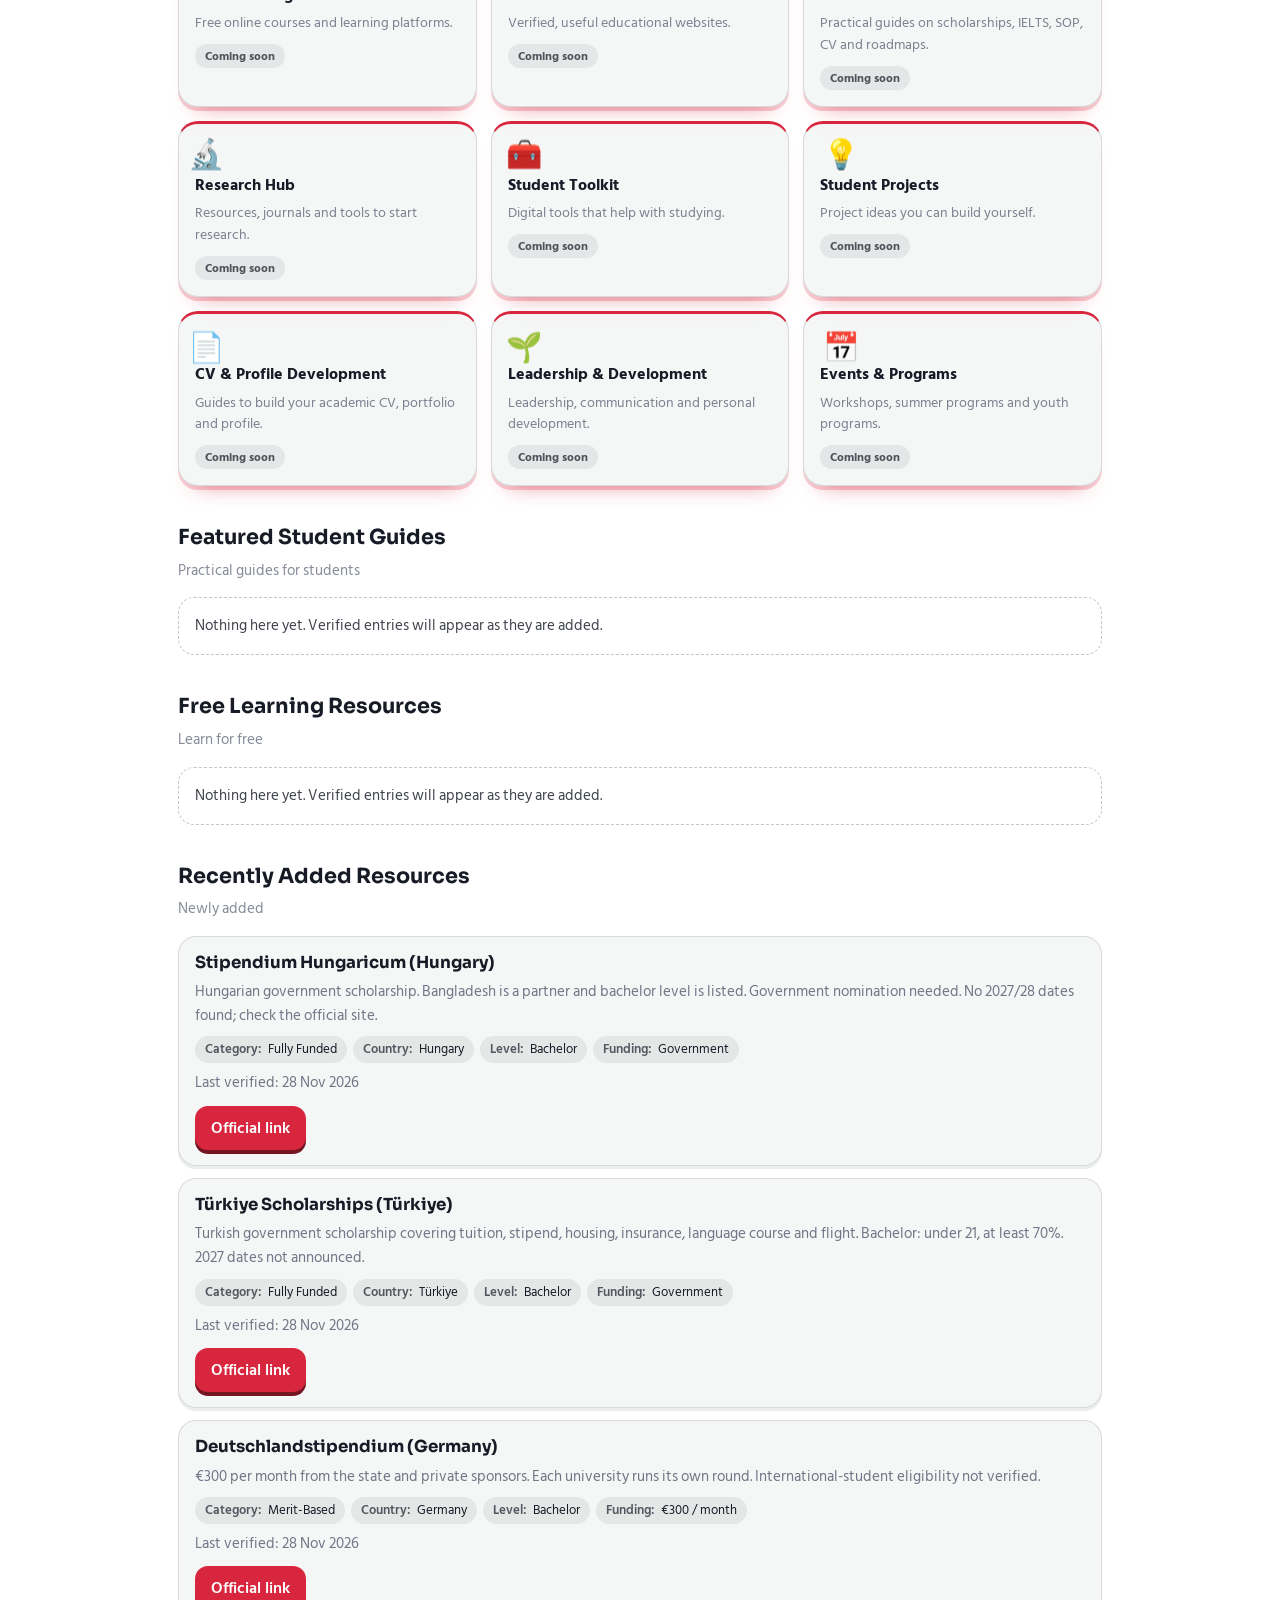
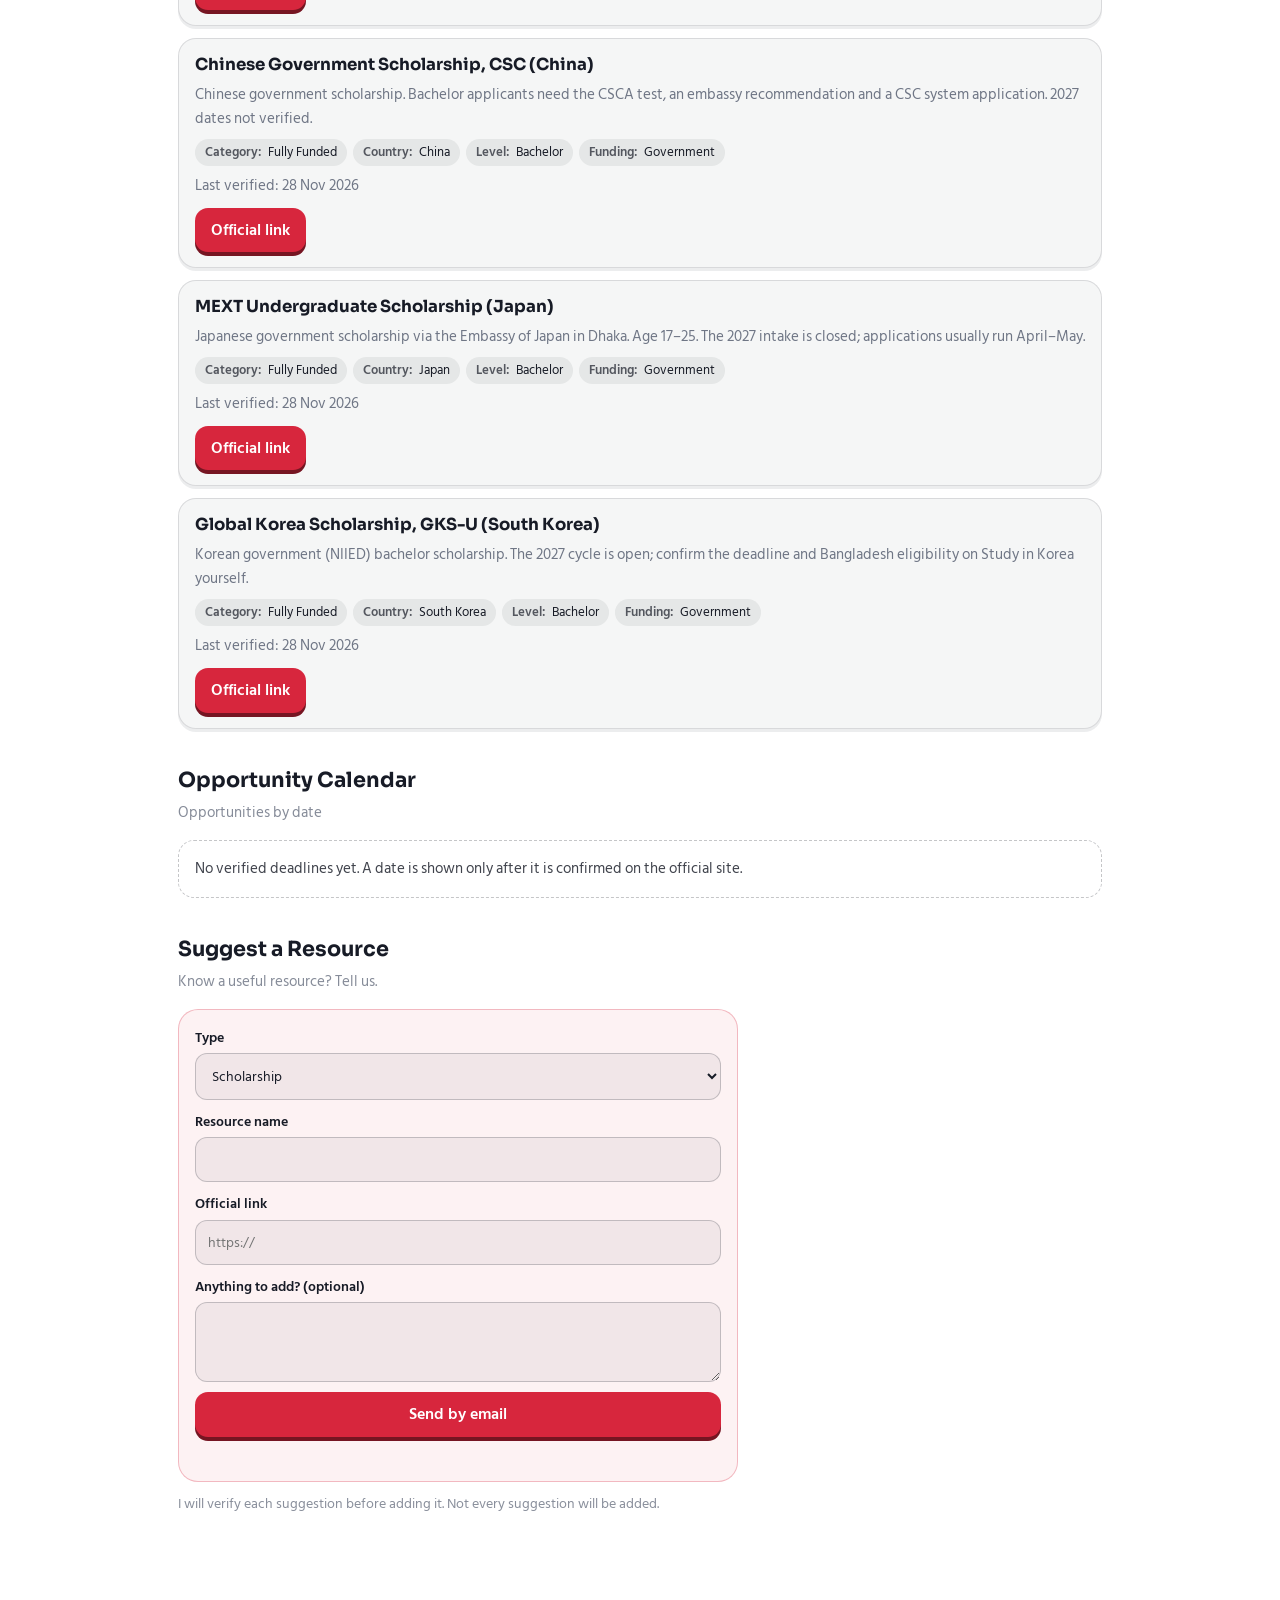
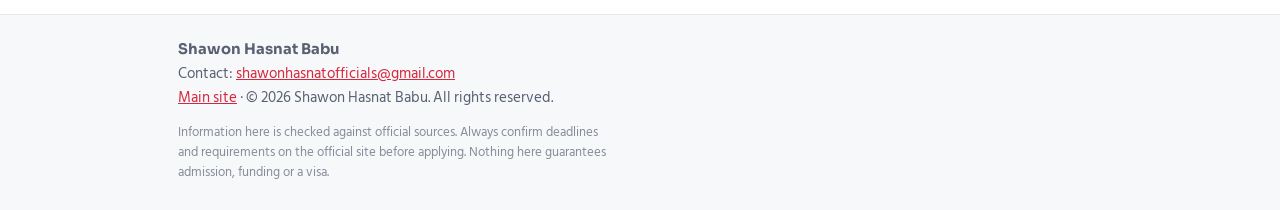
==== commit 62d4fb97: "Add countries4.js script to index.html" ====
--- a/hub/index.html
+++ b/hub/index.html
@@ -23,6 +23,7 @@
   <script src="/data/countries.js" onerror="showErr('LOAD FAILED: /data/countries.js')"></script>
   <script src="/data/countries2.js" onerror="showErr('LOAD FAILED: /data/countries2.js')"></script>
   <script src="/data/countries3.js" onerror="showErr('LOAD FAILED: /data/countries3.js')"></script>
+  <script src="/data/countries4.js" onerror="showErr('LOAD FAILED: /data/countries4.js')"></script>
 <script src="/assets/js/hub.js" onerror="showErr('LOAD FAILED: /assets/js/hub.js')"></script>
 </body>
 </html>
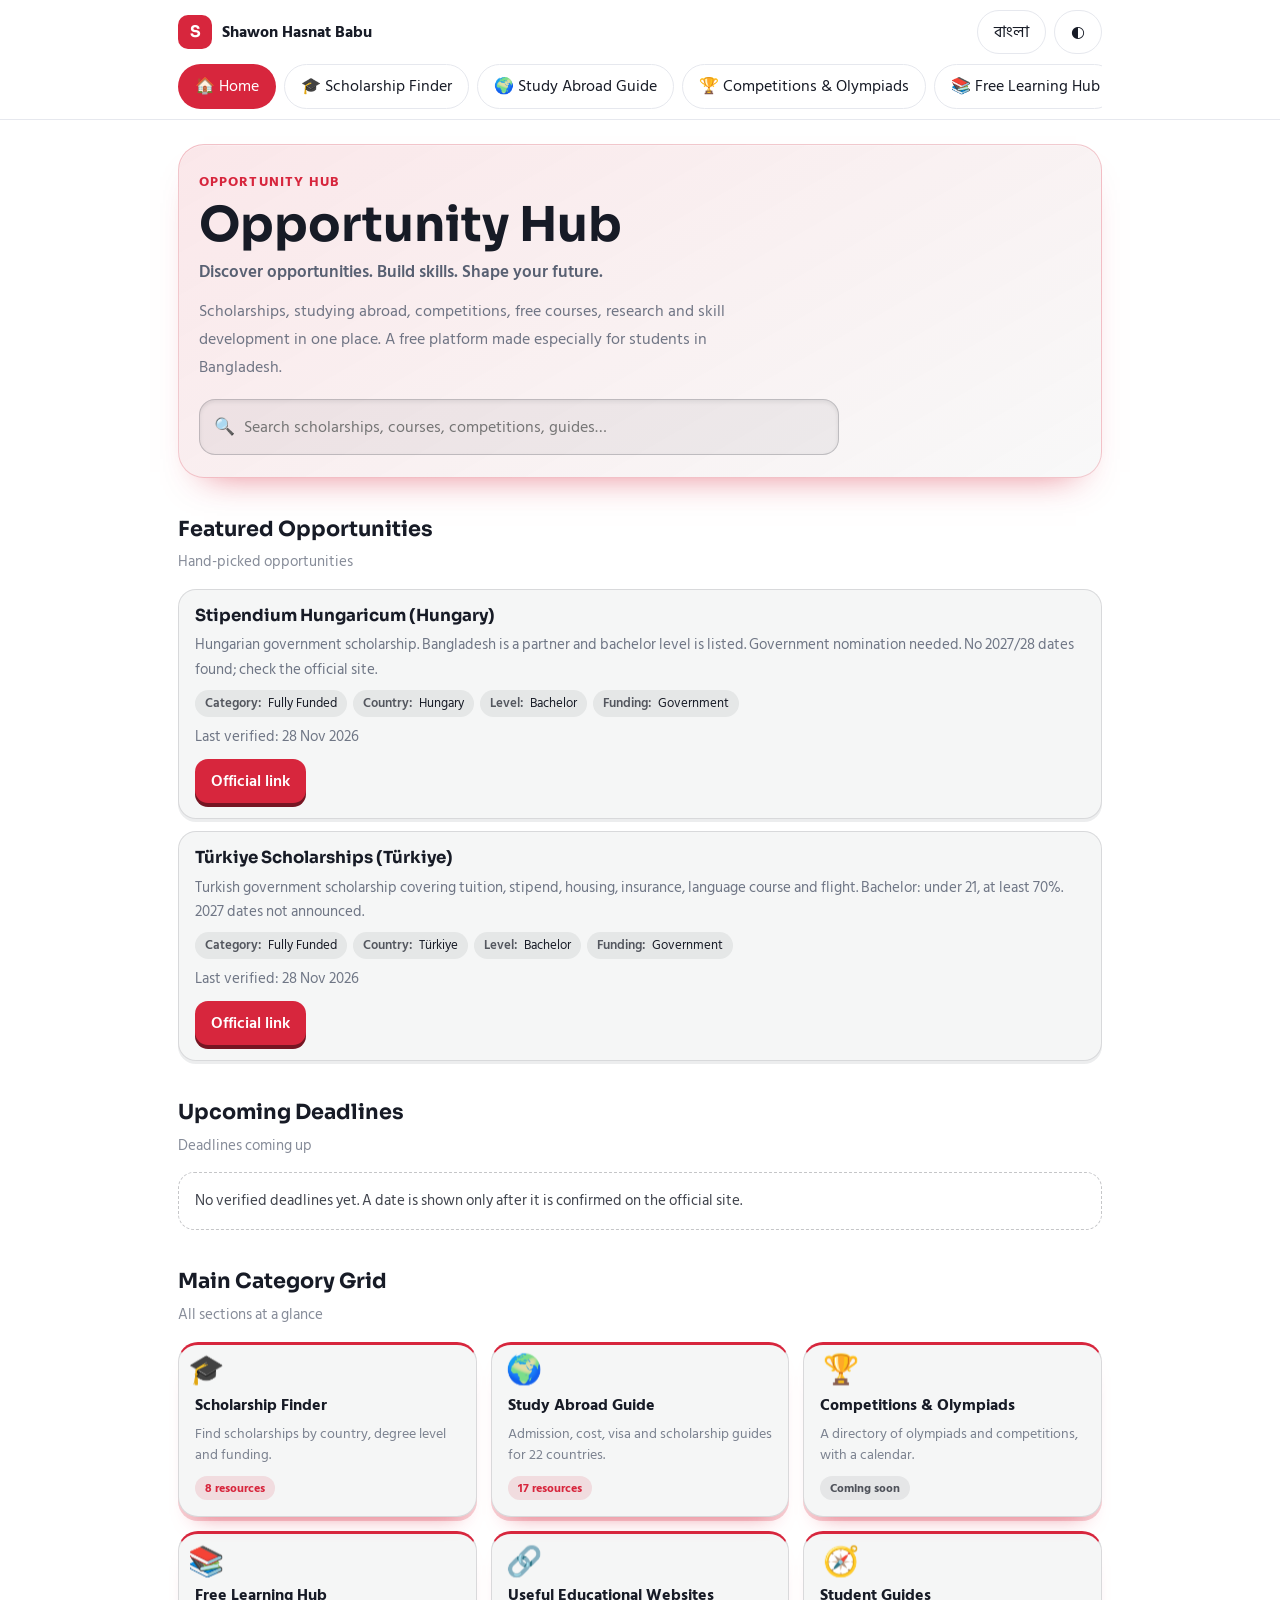
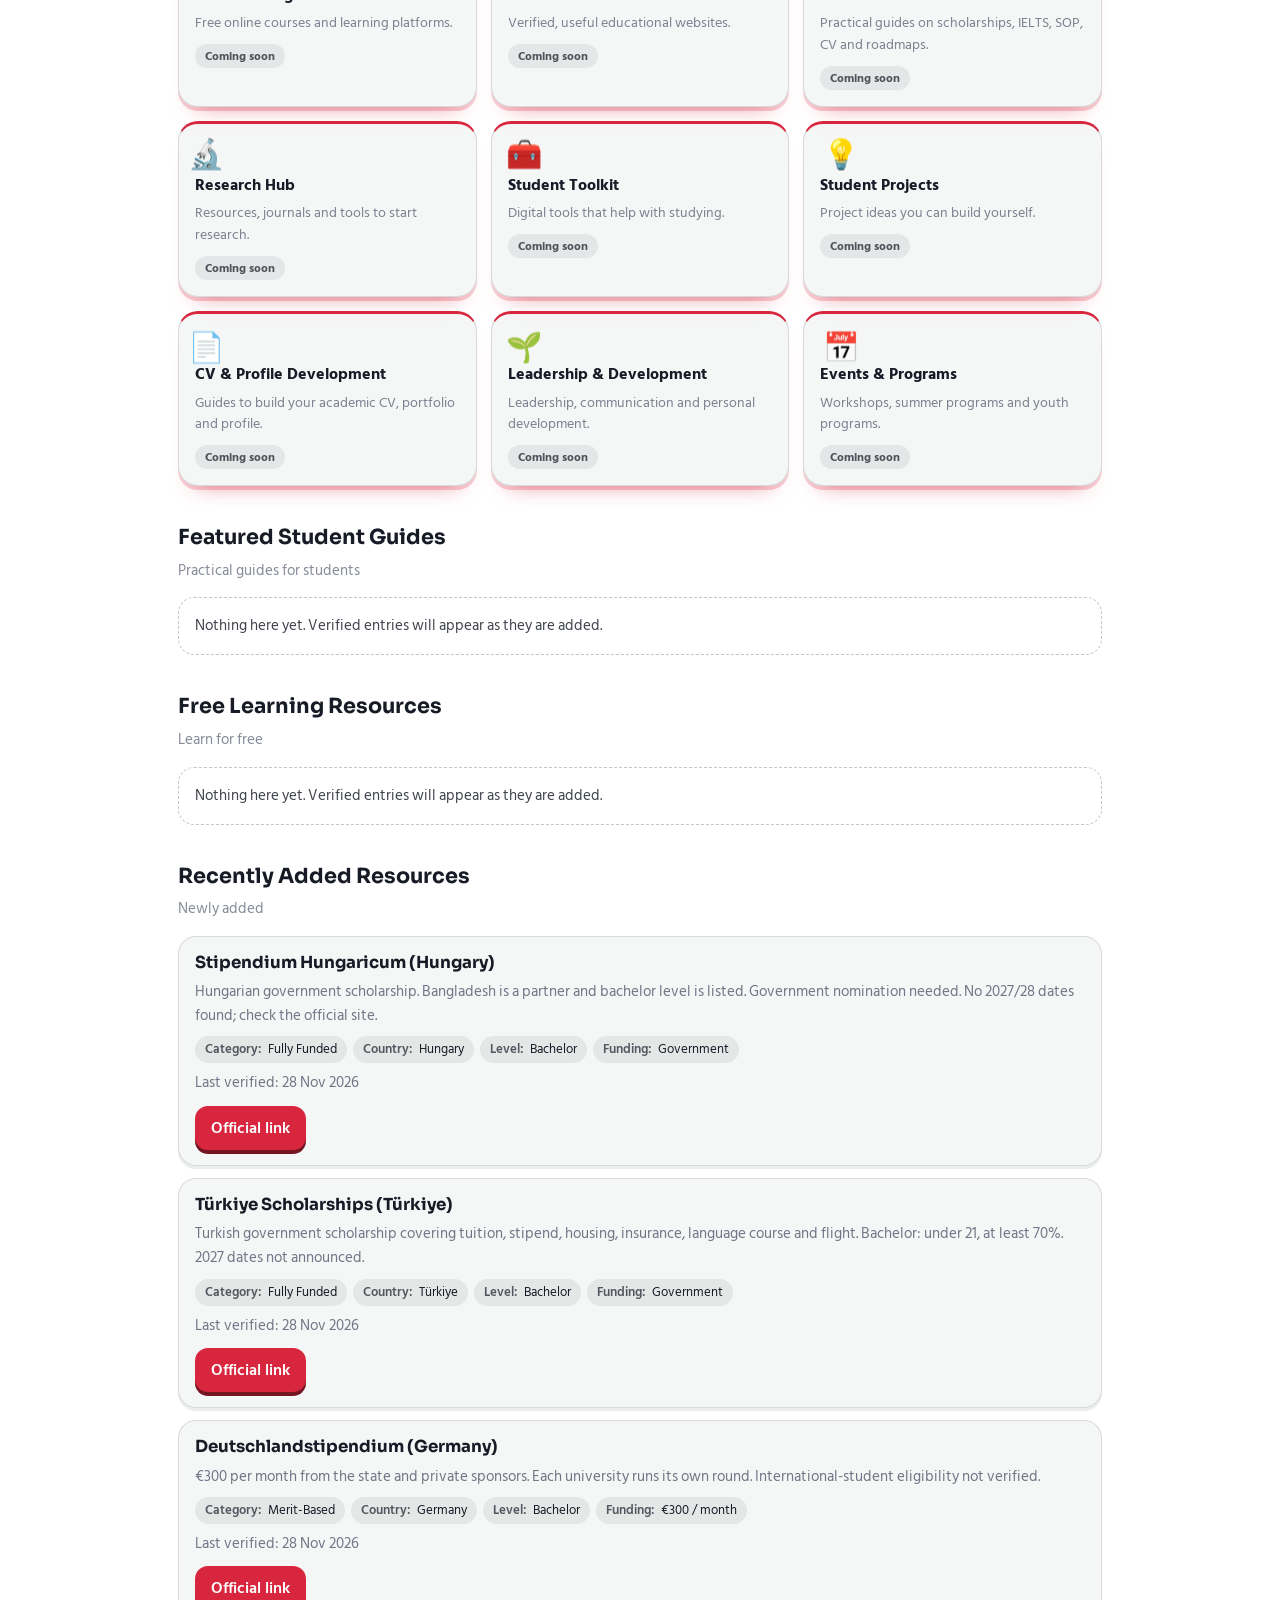
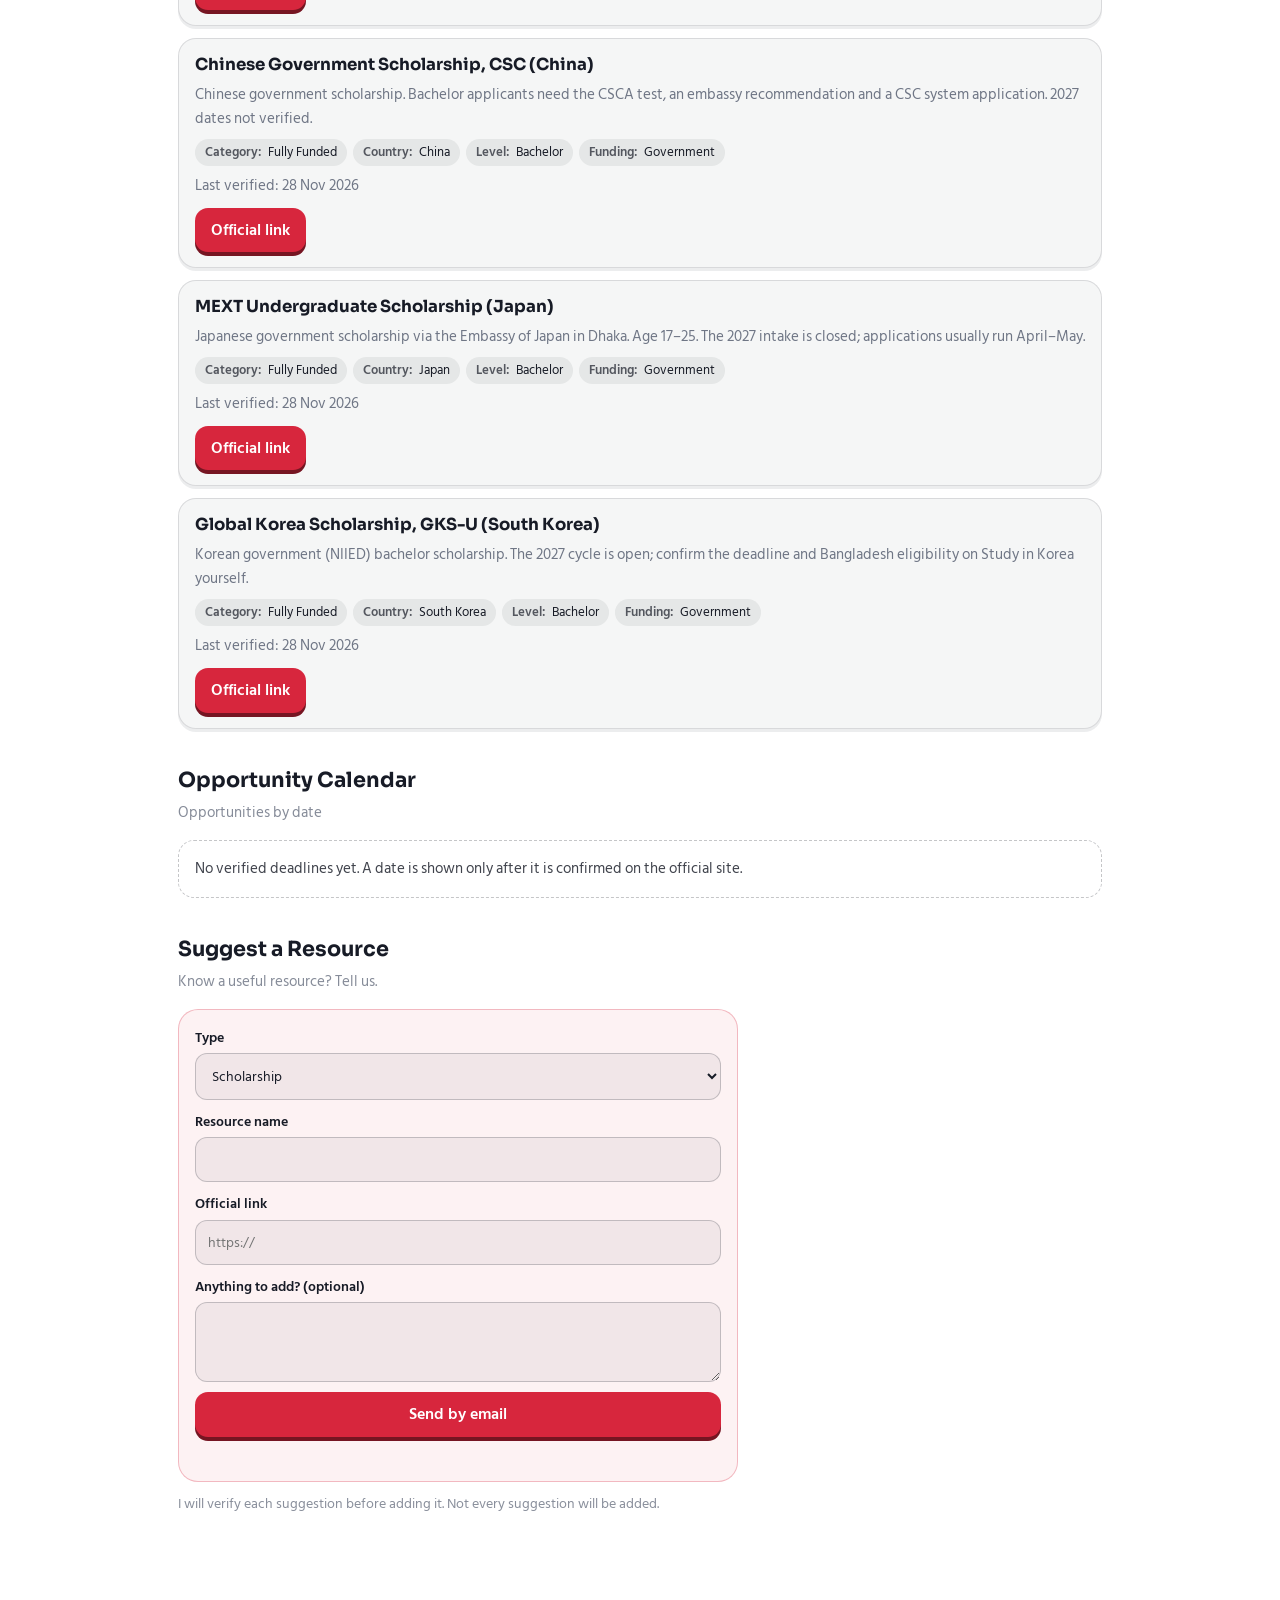
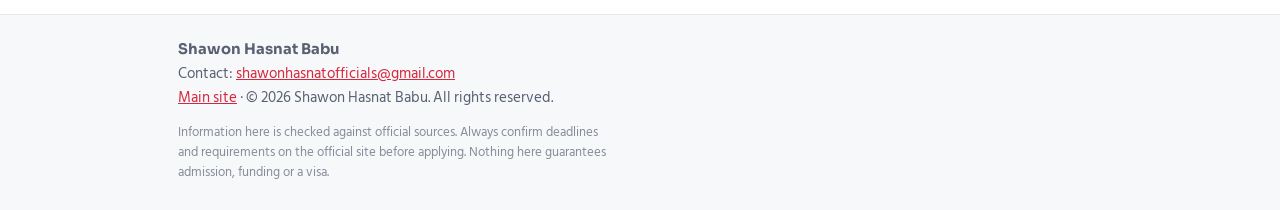
==== commit f92fcb3f: "Add script for countries5.js to index.html" ====
--- a/hub/index.html
+++ b/hub/index.html
@@ -24,6 +24,7 @@
   <script src="/data/countries2.js" onerror="showErr('LOAD FAILED: /data/countries2.js')"></script>
   <script src="/data/countries3.js" onerror="showErr('LOAD FAILED: /data/countries3.js')"></script>
   <script src="/data/countries4.js" onerror="showErr('LOAD FAILED: /data/countries4.js')"></script>
+  <script src="/data/countries5.js" onerror="showErr('LOAD FAILED: /data/countries5.js')"></script>
 <script src="/assets/js/hub.js" onerror="showErr('LOAD FAILED: /assets/js/hub.js')"></script>
 </body>
 </html>
